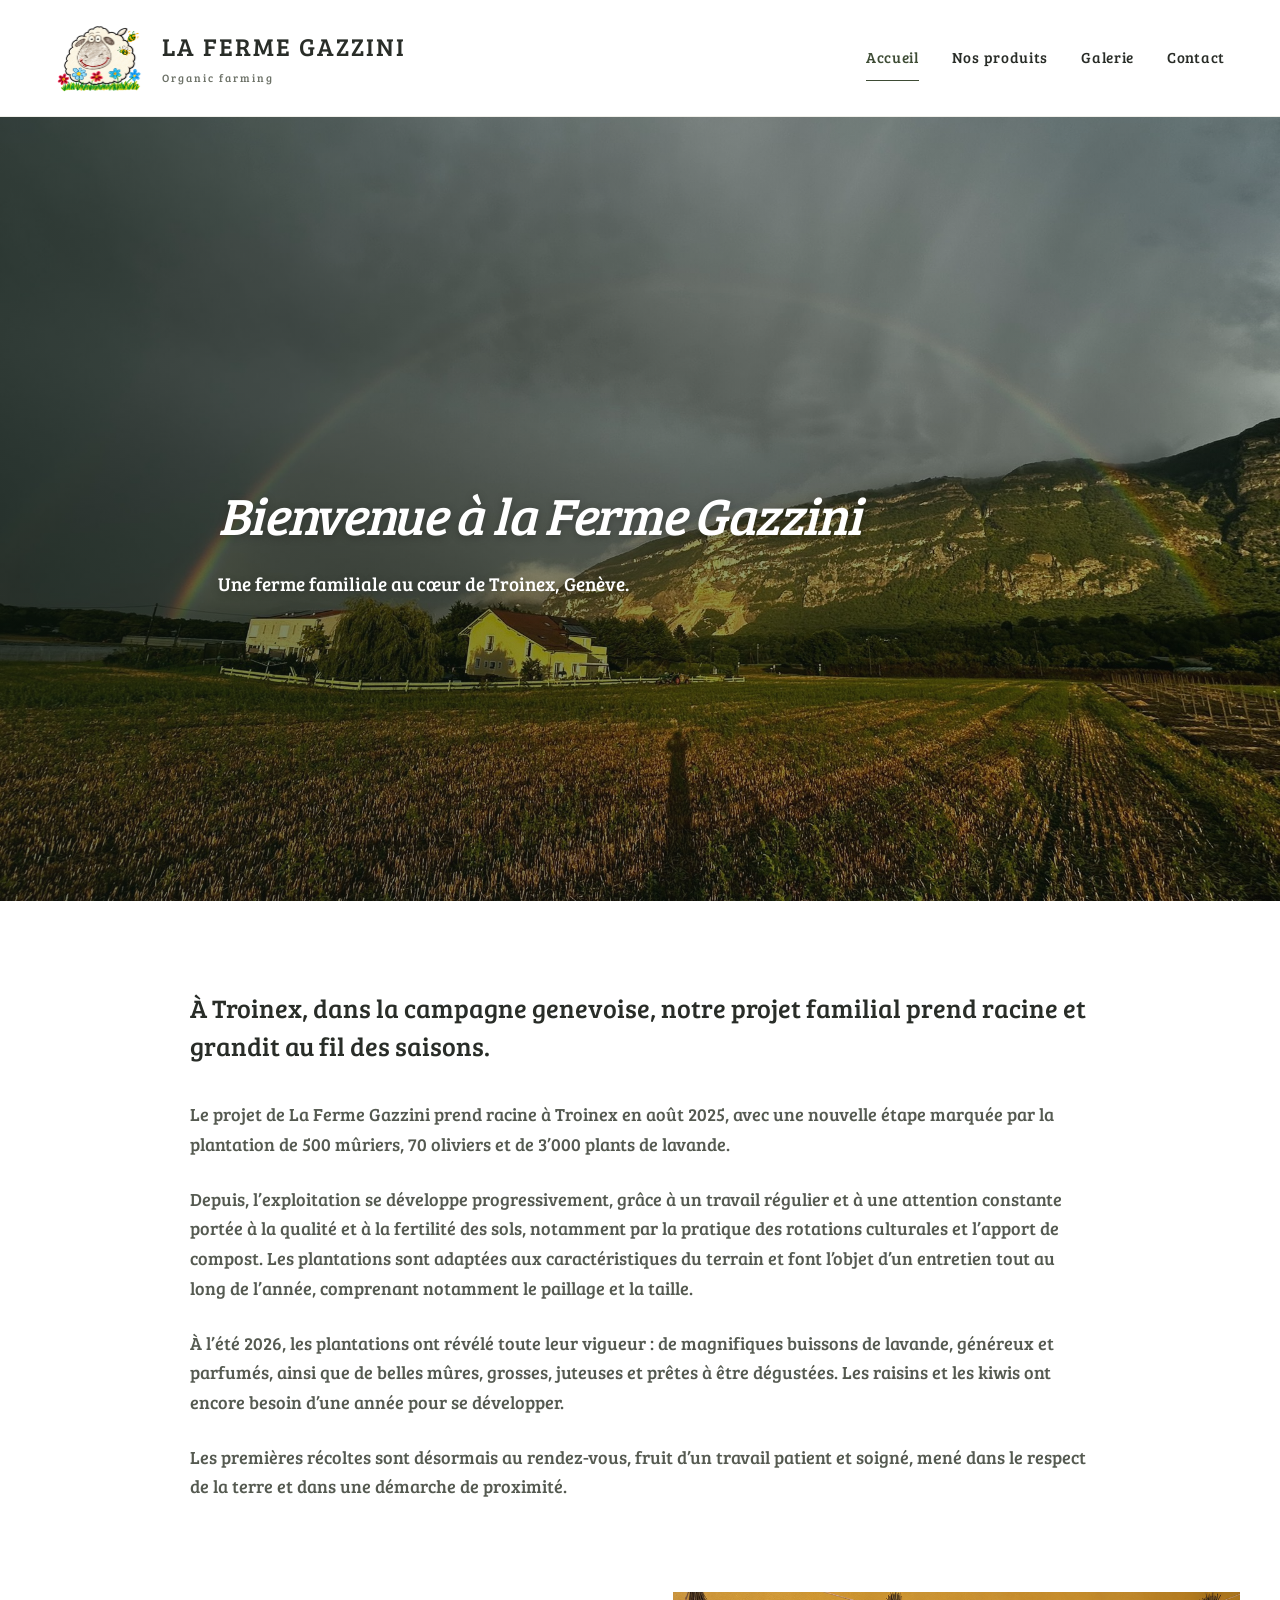
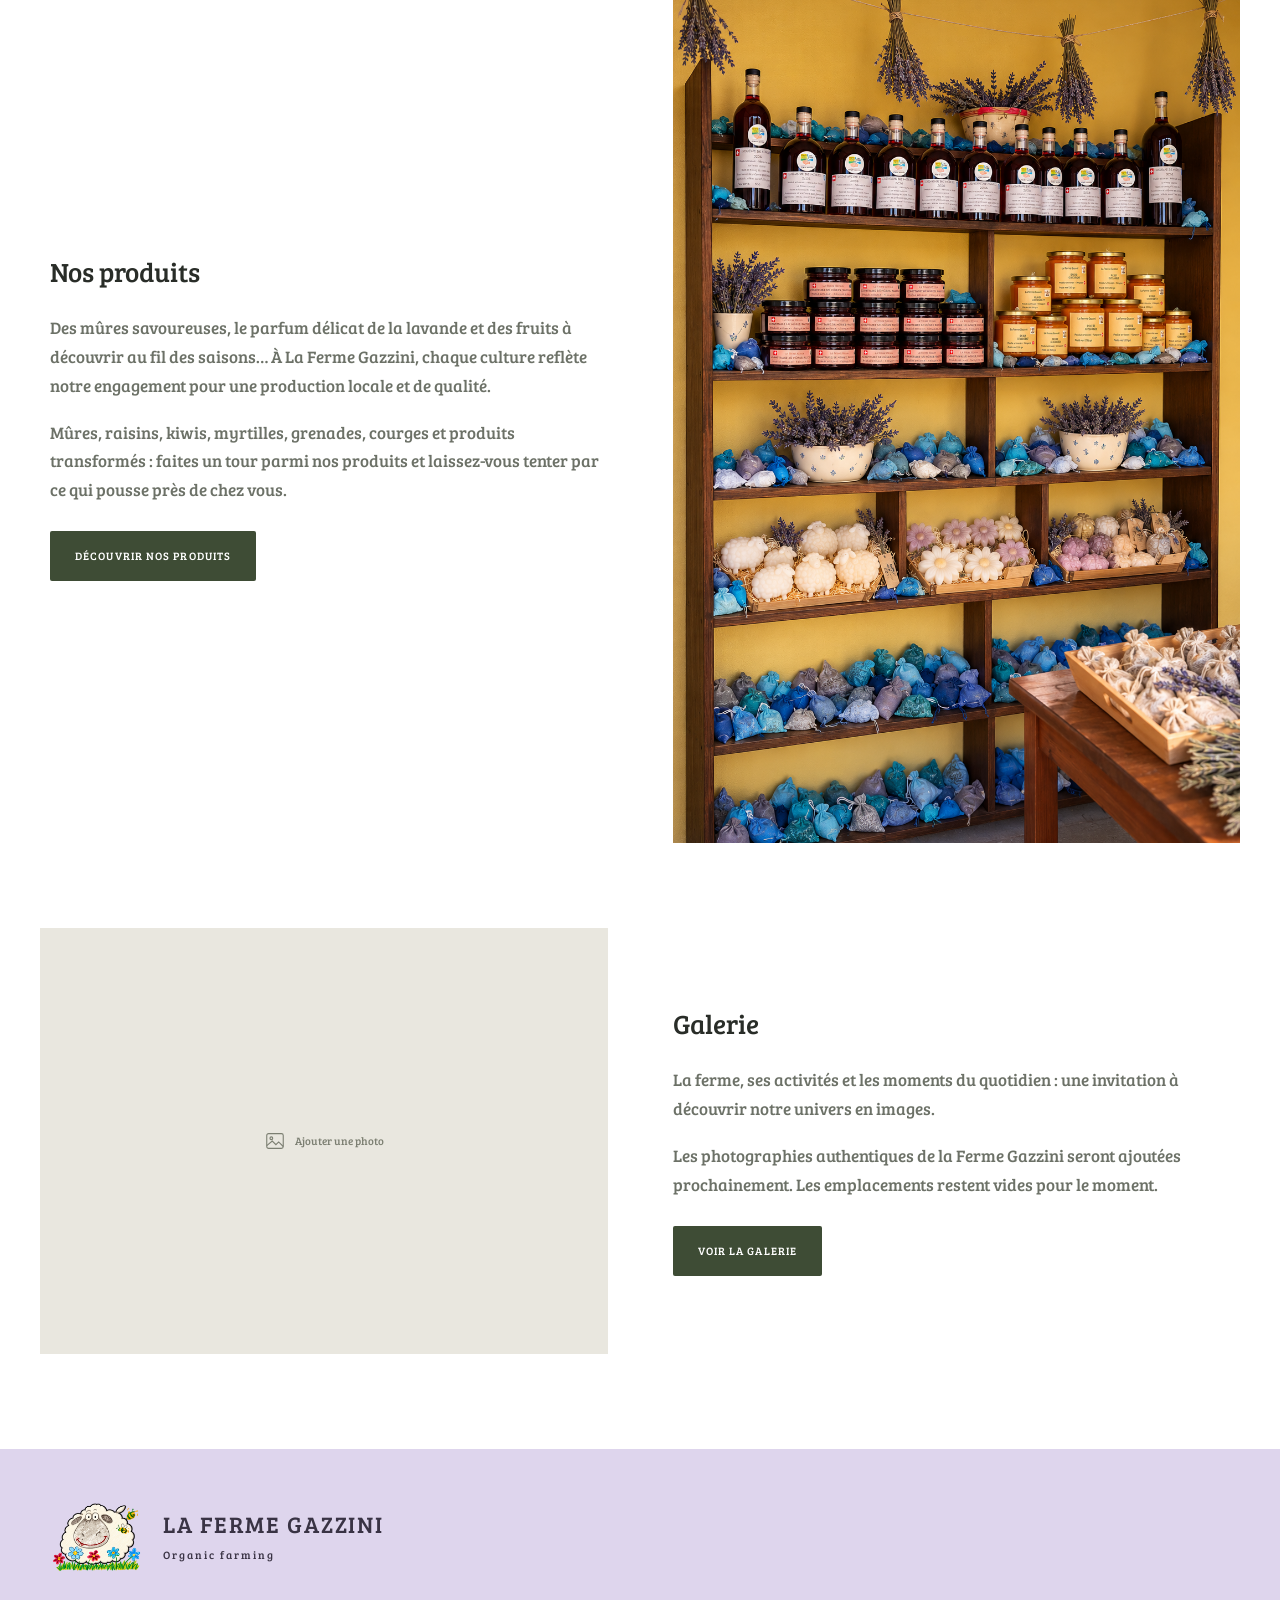
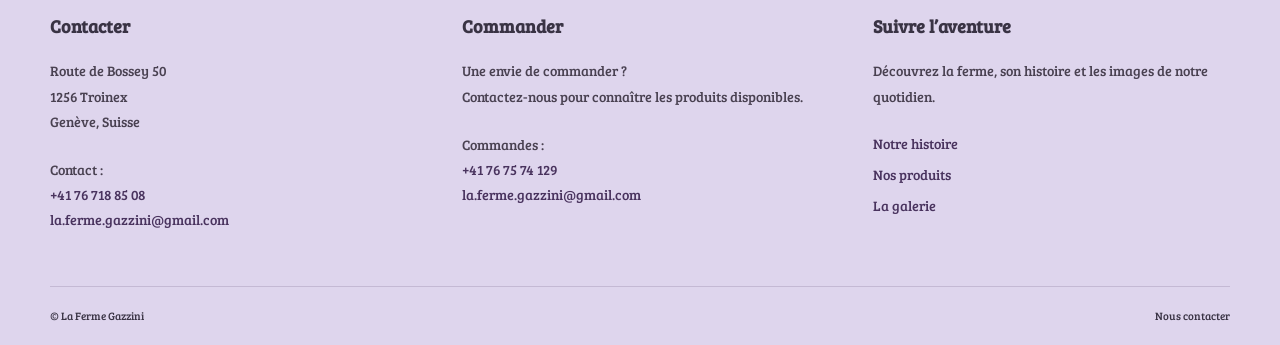
==== index.html @ 98e56178 "Add farm products display photo to homepage" ====
<!doctype html>
<html lang="fr">
<head>
  <meta charset="utf-8">
  <meta name="viewport" content="width=device-width, initial-scale=1">
  <meta name="description" content="À Troinex, la Ferme Gazzini développe une agriculture de proximité : mûres, lavande, fruits et cultures diversifiées, avec une attention à la fertilité des sols.">
  <title>Accueil — La Ferme Gazzini</title>
  <style>
/* Bree Serif, distributed under the SIL Open Font License (fonts/OFL.txt). */
@font-face { font-family: 'Bree Serif'; font-style: normal; font-weight: 400; font-display: swap; src: url([data-uri]) format('woff2'); }

:root { color-scheme: light; --green: #3e4c35; --muted: #6c7167; --border: #e2e3dc; }
* { box-sizing: border-box; }
html { scroll-behavior: smooth; scroll-padding-top: 24px; }
body { margin: 0; background: #fff; color: #292d28; font-family: 'Bree Serif', serif; line-height: 1.65; }
a { color: inherit; text-decoration: none; }
a:focus-visible, button:focus-visible { outline: 2px solid var(--green); outline-offset: 5px; }
.topbar { background: #fff; padding: 0 4.3%; border-bottom: 1px solid #f0f0ea; }
.header-inner { min-height: 116px; display: flex; align-items: center; justify-content: space-between; gap: 40px; max-width: 1600px; margin: auto; }
.brand { display: block; font-family: 'Bree Serif', serif; font-size: 25px; line-height: 1.2; letter-spacing: 2px; white-space: nowrap; }
.brand span { display: block; margin-top: 10px; font: 11px 'Bree Serif', serif; letter-spacing: 3.5px; color: var(--muted); }
nav { display: flex; gap: 33px; align-items: center; }
nav a { font-size: 15px; letter-spacing: .7px; white-space: nowrap; padding: 10px 0; border-bottom: 1px solid transparent; }
nav a:hover, nav a[aria-current="page"] { color: var(--green); border-bottom-color: var(--green); }
.menu-toggle { display: none; }
main { margin: auto; max-width: 1400px; padding: 0 7%; }
.home-main { max-width: none; padding: 0; }
.hero { position: relative; min-height: max(650px, calc(100svh - 116px)); display: flex; align-items: center; padding: 80px 17%; overflow: hidden; isolation: isolate; }
.hero-photo { position: absolute; inset: 0; z-index: -2; background: #e9e7df; }
.hero-copy { padding-top: 80px; max-width: 930px; }
h1 { font: 400 clamp(42px, 5vw, 72px)/1.2 'Bree Serif', serif; margin: 0 0 22px; letter-spacing: -1px; color: var(--green); }
.hero h1 { font-style: italic; font-size: clamp(46px, 5.2vw, 76px); max-width: 850px; }
p { color: var(--muted); max-width: 650px; }
.hero .intro { color: #4c5844; font-size: 19px; margin: 0 0 16px; }
.button { display: inline-block; background: var(--green); color: #fff; padding: 13px 25px; border-radius: 2px; font-size: 13px; margin-top: 12px; }
.button:hover { background: #293723; }
.placeholder-label { display: flex; align-items: center; justify-content: center; gap: 9px; font-size: 11px; color: #7c7f72; }
.placeholder-label svg { width: 22px; height: 22px; }
.hero-photo .placeholder-label { position: absolute; bottom: 25px; right: 30px; }
.photo-slot { overflow: hidden; }
.photo-slot img { width: 100%; height: 100%; display: block; object-fit: cover; }
.hero-photo img { position: absolute; inset: 0; }
/* A solid text panel can be enabled when adding a photograph, preserving contrast. */
.hero:has(.hero-photo img) .hero-copy { background: #faf9f3; padding: 30px; border-radius: 3px; }
.farm-introduction { max-width: 1200px; margin: auto; padding: 90px 40px; display: grid; grid-template-columns: 1fr 1fr; gap: 70px; align-items: center; }
.eyebrow { font-size: 11px; letter-spacing: 2px; text-transform: uppercase; color: var(--green); margin: 0 0 18px; }
h2 { font: 400 38px/1.25 'Bree Serif', serif; color: var(--green); margin: 0 0 22px; }
.introduction-photo { aspect-ratio: 4 / 3; display: grid; place-items: center; background: #e9e7df; border-radius: 2px; }
.page-content { min-height: 65vh; padding: 70px 0; }
.gallery { display: grid; grid-template-columns: repeat(3, 1fr); gap: 20px; margin-top: 30px; }
.photo-placeholder { aspect-ratio: 4 / 3; display: grid; place-items: center; text-align: center; padding: 15px; background: #e9e7df; color: var(--muted); font-size: 12px; }
footer { padding: 26px 0; border-top: 1px solid var(--border); font-size: 12px; color: var(--muted); }
.home-main footer { padding-inline: max(24px, 7%); }
@media (max-width: 1000px) { .header-inner { gap: 25px; } .brand { font-size: 21px; } nav { gap: 23px; } nav a { font-size: 13px; } .hero { padding-inline: 12%; } }
@media (max-width: 700px) {
 .topbar { padding: 0 22px; }
 .header-inner { min-height: 90px; flex-wrap: wrap; gap: 0; }
 .brand { font-size: 19px; letter-spacing: 1.1px; }
 .brand span { font-size: 9px; letter-spacing: 2.8px; margin-top: 7px; }
 .menu-toggle { display: block; border: 1px solid var(--border); border-radius: 2px; background: #fff; color: var(--green); font: 13px 'Bree Serif', serif; padding: 10px 12px; cursor: pointer; }
 nav { width: 100%; flex-direction: column; align-items: stretch; gap: 0; padding: 0 0 16px; }
 nav a { padding: 10px; border: 0; }
 nav a[aria-current="page"] { background: #f2f3ec; }
 .js-ready nav:not(.is-open) { display: none; }
 main { padding-inline: 24px; }
 .home-main { padding: 0; }
 .hero { padding: 55px 26px 75px; min-height: max(560px, calc(100svh - 90px)); }
 .hero-copy { padding-top: 35px; }
 .hero h1 { font-size: clamp(39px, 9vw, 58px); }
 .hero .intro { font-size: 16px; }
 .hero-photo .placeholder-label { right: 22px; bottom: 20px; }
 .farm-introduction { grid-template-columns: 1fr; gap: 30px; padding: 55px 24px; }
 h2 { font-size: 31px; }
 .gallery { grid-template-columns: 1fr; }
 .page-content { padding: 50px 0; }
}
@media (prefers-reduced-motion: reduce) { html { scroll-behavior: auto; } }

/* Introduction et sections alternées, inspirées de la capture fournie. */
.home-introduction { width: min(900px, calc(100% - 80px)); margin: 0 auto; padding: 88px 0 90px; }
.home-introduction p { max-width: none; font-size: 18px; line-height: 1.65; margin: 0 0 25px; color: #555a51; }
.home-introduction p:last-child { margin-bottom: 0; }
.home-introduction .introduction-lead { font-size: 26px; line-height: 1.45; color: #292d28; margin-bottom: 36px; }
.home-introduction a { color: var(--green); text-decoration: underline; text-underline-offset: 4px; }
.home-features { width: min(1240px, calc(100% - 80px)); margin: 0 auto; padding-bottom: 95px; }
.feature-section { display: grid; grid-template-columns: 1fr 1fr; gap: 65px; align-items: center; margin-bottom: 85px; }
.feature-section:last-child { margin-bottom: 0; }
.feature-photo { aspect-ratio: 4 / 3; position: relative; display: grid; place-items: center; background: #e9e7df; }
.feature-photo img { position: absolute; inset: 0; }
.feature-copy { padding: 25px 10px 25px 0; }
.feature-copy h2 { font: 400 27px/1.3 'Bree Serif', serif; color: #292d28; margin: 0 0 25px; }
.feature-copy p { font-size: 17px; line-height: 1.7; margin: 0 0 18px; }
.feature-copy .button { margin-top: 8px; text-transform: uppercase; letter-spacing: 1.1px; font-size: 11px; padding: 16px 25px; }
.feature-reversed .feature-photo { grid-column: 2; grid-row: 1; }
.feature-reversed .feature-copy { grid-column: 1; grid-row: 1; padding: 25px 0 25px 10px; }
@media (max-width: 1000px) { .feature-section { gap: 35px; } .feature-copy p { font-size: 16px; } }
@media (max-width: 700px) {
 .home-introduction { width: calc(100% - 48px); padding: 50px 0; }
 .home-introduction .introduction-lead { font-size: 22px; margin-bottom: 26px; }
 .home-introduction p { font-size: 16px; }
 .home-features { width: calc(100% - 48px); padding-bottom: 55px; }
 .feature-section { grid-template-columns: 1fr; gap: 24px; margin-bottom: 50px; }
 .feature-reversed .feature-photo, .feature-reversed .feature-copy { grid-column: auto; grid-row: auto; }
 .feature-copy, .feature-reversed .feature-copy { padding: 0; }
 .feature-copy h2 { font-size: 26px; margin-bottom: 18px; }
 .feature-copy p { font-size: 16px; }
}

/* Original sheep illustration: contain the entire image without cropping. */
.brand { display: flex; align-items: center; gap: 17px; white-space: normal; }
.brand-logo { display: block; width: 90px; height: auto; flex: 0 0 auto; }
.brand .brand-identity { display: block; margin: 0; font: inherit; letter-spacing: inherit; color: inherit; }
.brand .brand-name { display: block; margin: 0; font: inherit; letter-spacing: inherit; color: inherit; }
.brand .brand-subtitle { display: block; margin-top: 9px; font: 11px/1.4 'Bree Serif', serif; letter-spacing: 2px; color: var(--muted); }
@media (min-width: 701px) and (max-width: 900px) {
 .brand { gap: 12px; font-size: 19px; letter-spacing: 1px; }
 .brand-logo { width: 72px; }
 .header-inner { gap: 20px; }
 nav { gap: 20px; }
}
@media (max-width: 700px) {
 .brand { gap: 12px; font-size: 18px; max-width: calc(100% - 75px); }
 .brand-logo { width: 64px; }
 .brand .brand-subtitle { margin-top: 6px; font-size: 10px; letter-spacing: 1.3px; }
 .header-inner { min-height: 100px; }
}
@media (max-width: 380px) {
 .brand { gap: 9px; font-size: 15px; letter-spacing: .5px; }
 .brand-logo { width: 50px; }
 .brand .brand-subtitle { font-size: 9px; letter-spacing: 1px; }
}

/* Keep the complete welcome title on one line at every screen width. */
.hero-copy { width: 100%; max-width: none; min-width: 0; }
.hero h1 { max-width: none; white-space: nowrap; font-size: clamp(16px, 4.1vw, 76px); letter-spacing: -0.025em; }
@media (max-width: 700px) {
 .hero h1 { font-size: clamp(16px, 4.8vw, 34px); }
}

/* Authentic rainbow photograph supplied in GitHub, embedded for standalone viewing. */
.hero::after { content: ''; position: absolute; inset: 0; background: linear-gradient(90deg, rgba(13,25,15,.58), rgba(13,25,15,.35)); z-index: -1; pointer-events: none; }
.hero-photo img { object-position: center 65%; }
.hero:has(.hero-photo img) .hero-copy { background: transparent; padding: 80px 0 0; border-radius: 0; }
.hero h1, .hero .intro { color: #fff; text-shadow: 0 2px 8px rgba(0,0,0,.25); }
.hero .button { background: #fff; color: #2d3b28; }
.hero .button:hover { background: #edf0e6; }
@media (max-width: 700px) {
 .hero:has(.hero-photo img) .hero-copy { padding: 35px 0 0; }
 .hero-photo img { object-position: 45% center; }
}

/* Shared lavender footer, outside main so its background spans the viewport. */
.farm-footer { padding: 52px 0 0; background: #ded5ed; color: #393344; border: 0; font-size: 15px; }
.footer-inner { width: min(1180px, calc(100% - 80px)); margin: auto; }
.footer-brand { display: flex; align-items: center; gap: 18px; width: fit-content; margin-bottom: 42px; }
.footer-logo { display: block; width: 95px; height: auto; }
.footer-brand>span { font: 23px/1.3 'Bree Serif', serif; letter-spacing: 1.8px; }
.footer-brand small { display: block; margin-top: 8px; font: 11px/1.5 'Bree Serif', serif; letter-spacing: 2px; }
.footer-columns { display: grid; grid-template-columns: repeat(3, minmax(0,1fr)); gap: 55px; }
.footer-columns section { min-width: 0; padding: 0; border: 0; }
.footer-columns h2 { margin: 0 0 19px; font: 600 18px/1.4 'Bree Serif', serif; color: #393344; }
.footer-columns p, .footer-columns address { color: #494151; font-size: 14px; font-style: normal; line-height: 1.8; margin: 0 0 23px; max-width: none; }
.farm-footer a { overflow-wrap: anywhere; }
.footer-columns a { color: #49335e; }
.farm-footer a:hover { text-decoration: underline; text-underline-offset: 4px; }
.footer-links { display: flex; flex-direction: column; align-items: flex-start; gap: 8px; padding: 0; margin: 0; width: auto; }
.footer-links a { font-size: 14px; letter-spacing: 0; padding: 0; border: 0; }
.footer-bottom { display: flex; justify-content: space-between; flex-wrap: wrap; gap: 12px; padding: 20px 0; margin-top: 30px; border-top: 1px solid #c4b9d4; font-size: 11px; }
@media(max-width: 900px) { .footer-columns { gap: 28px; } }
@media(max-width: 700px) {
 .farm-footer { padding-top: 36px; }
 .footer-inner { width: calc(100% - 48px); }
 .footer-brand { gap: 12px; margin-bottom: 35px; }
 .footer-logo { width: 70px; }
 .footer-brand>span { font-size: 17px; letter-spacing: 1px; }
 .footer-brand small { font-size: 10px; letter-spacing: 1.5px; }
 .footer-columns { grid-template-columns: 1fr; gap: 28px; }
 .footer-columns p:last-child { margin-bottom: 0; }
 .js-ready .farm-footer nav.footer-links { display: flex; }
}

body, button, input, textarea, select { font-family: 'Bree Serif', serif; }

.feature-photo[data-photo="accueil-produits"] { aspect-ratio: 2 / 3; }
</style>
</head>
<body>
  <header class="topbar">
    <div class="header-inner">
      <a class="brand" href="index.html" aria-label="La Ferme Gazzini, accueil"><img class="brand-logo" src="[data-uri]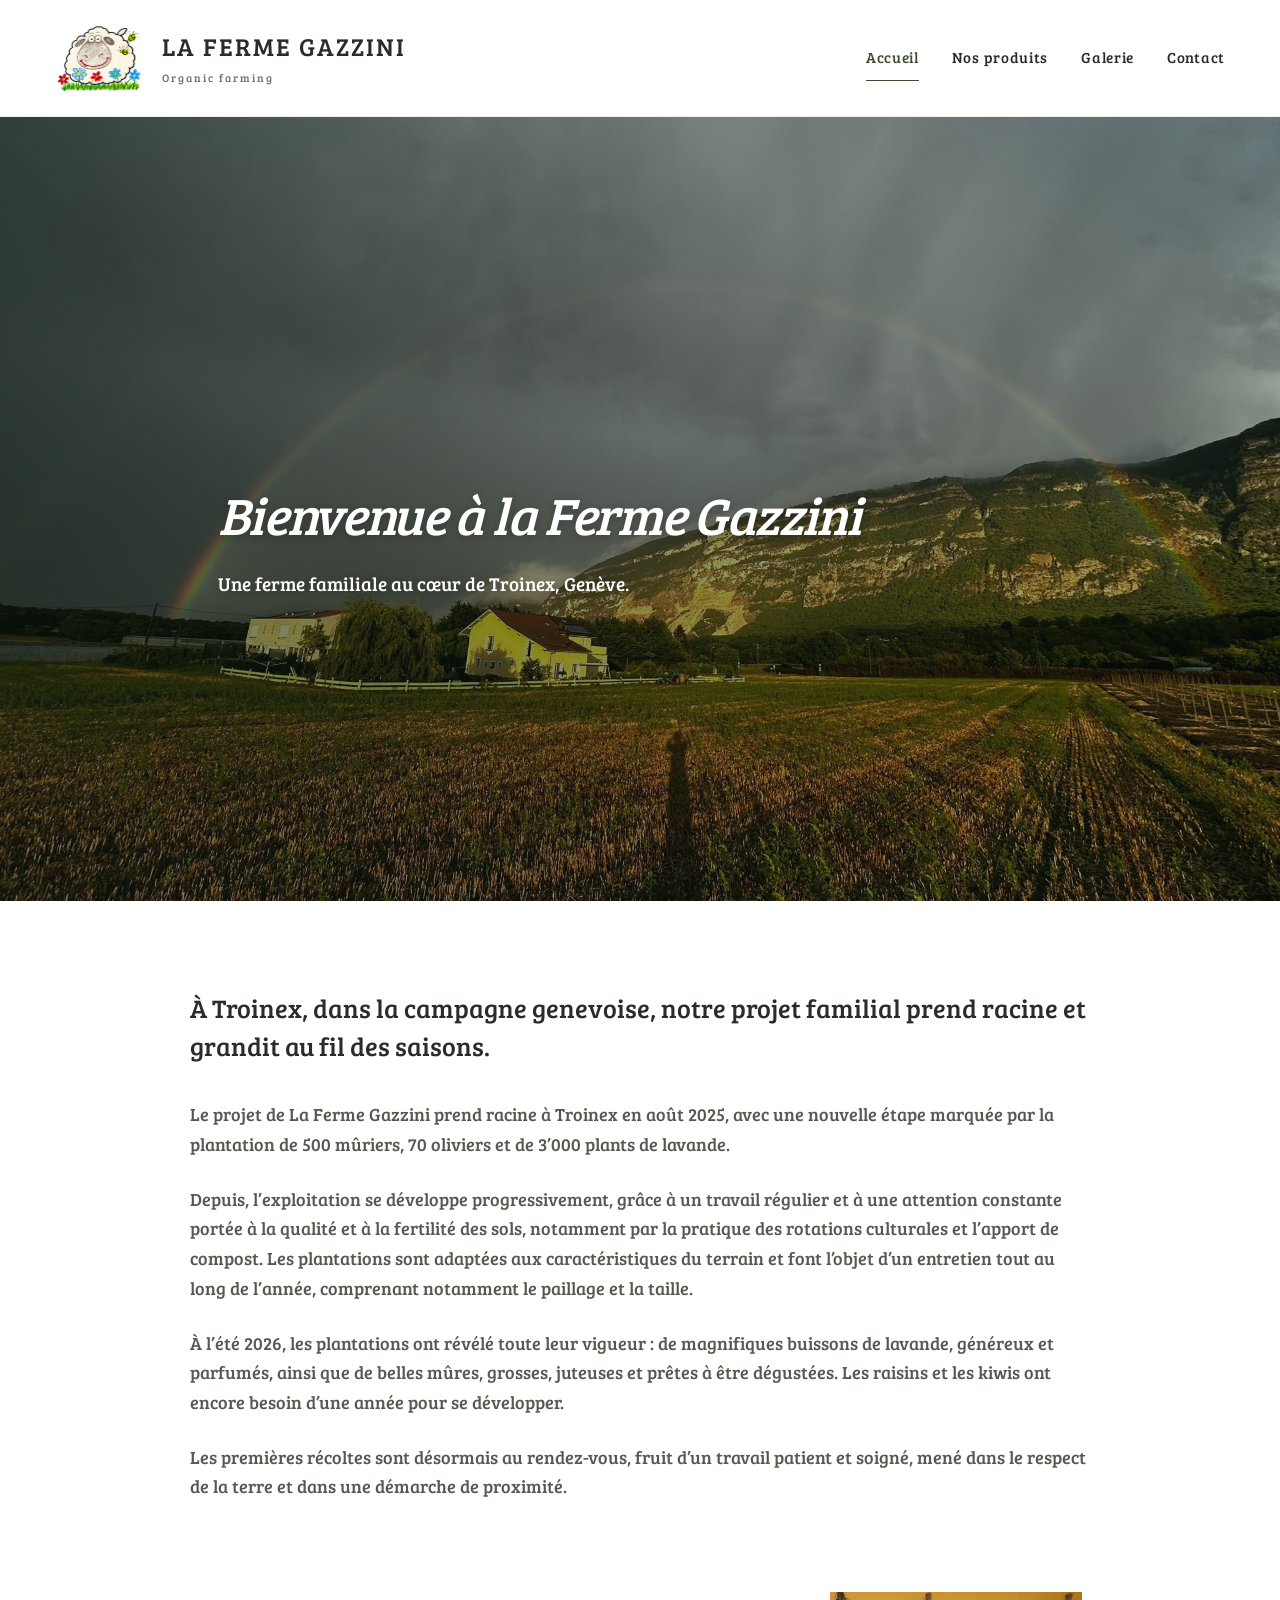
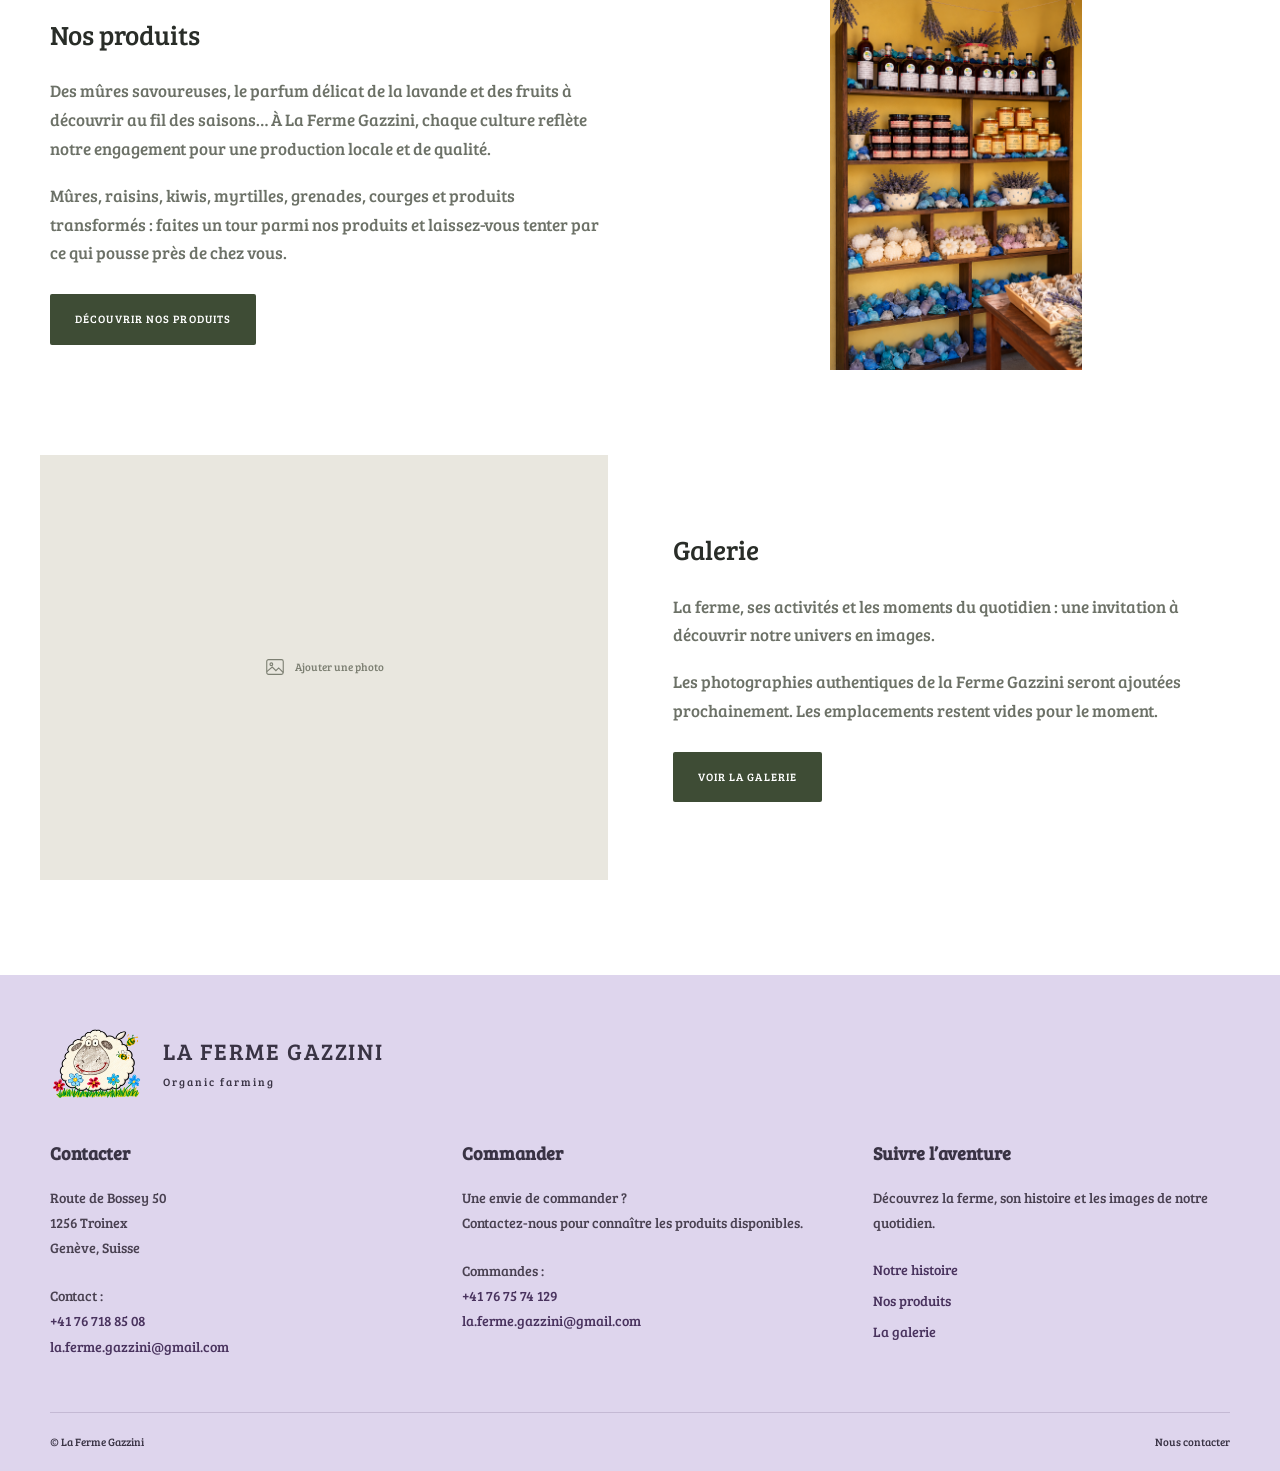
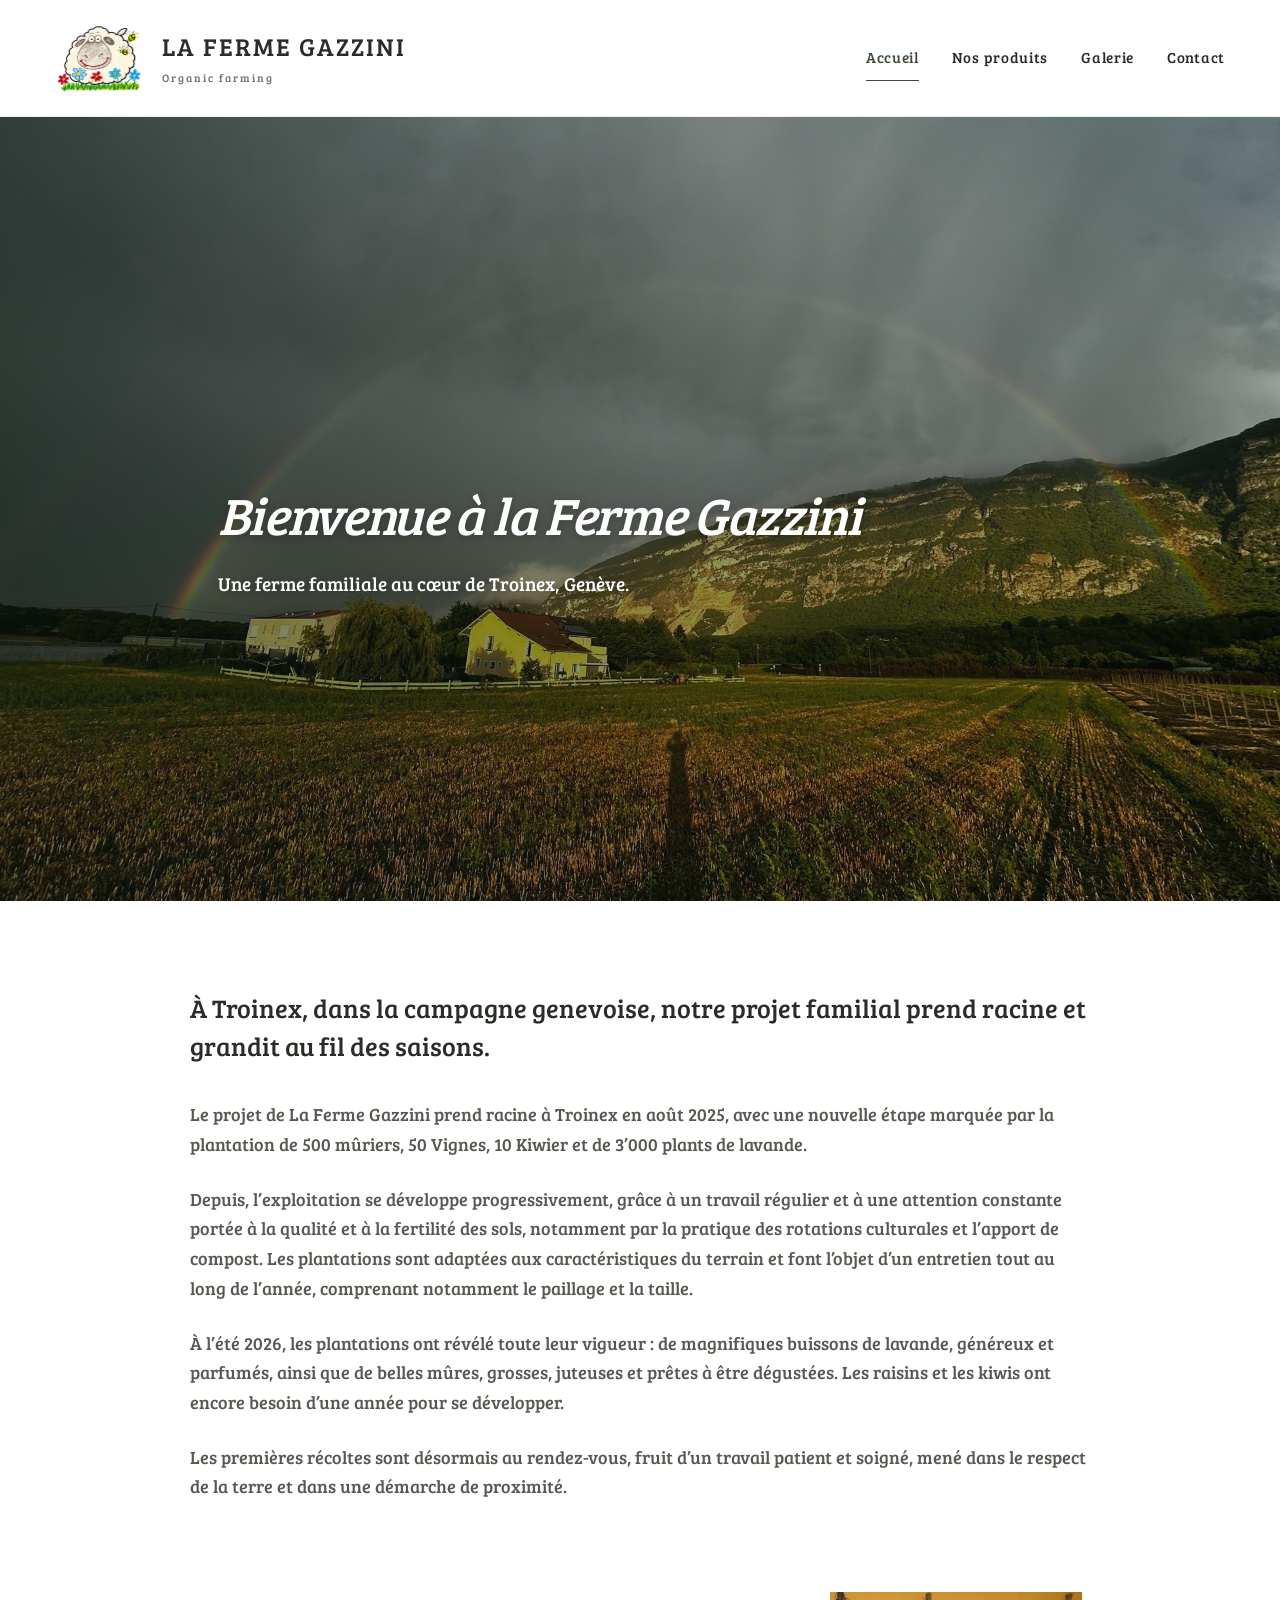
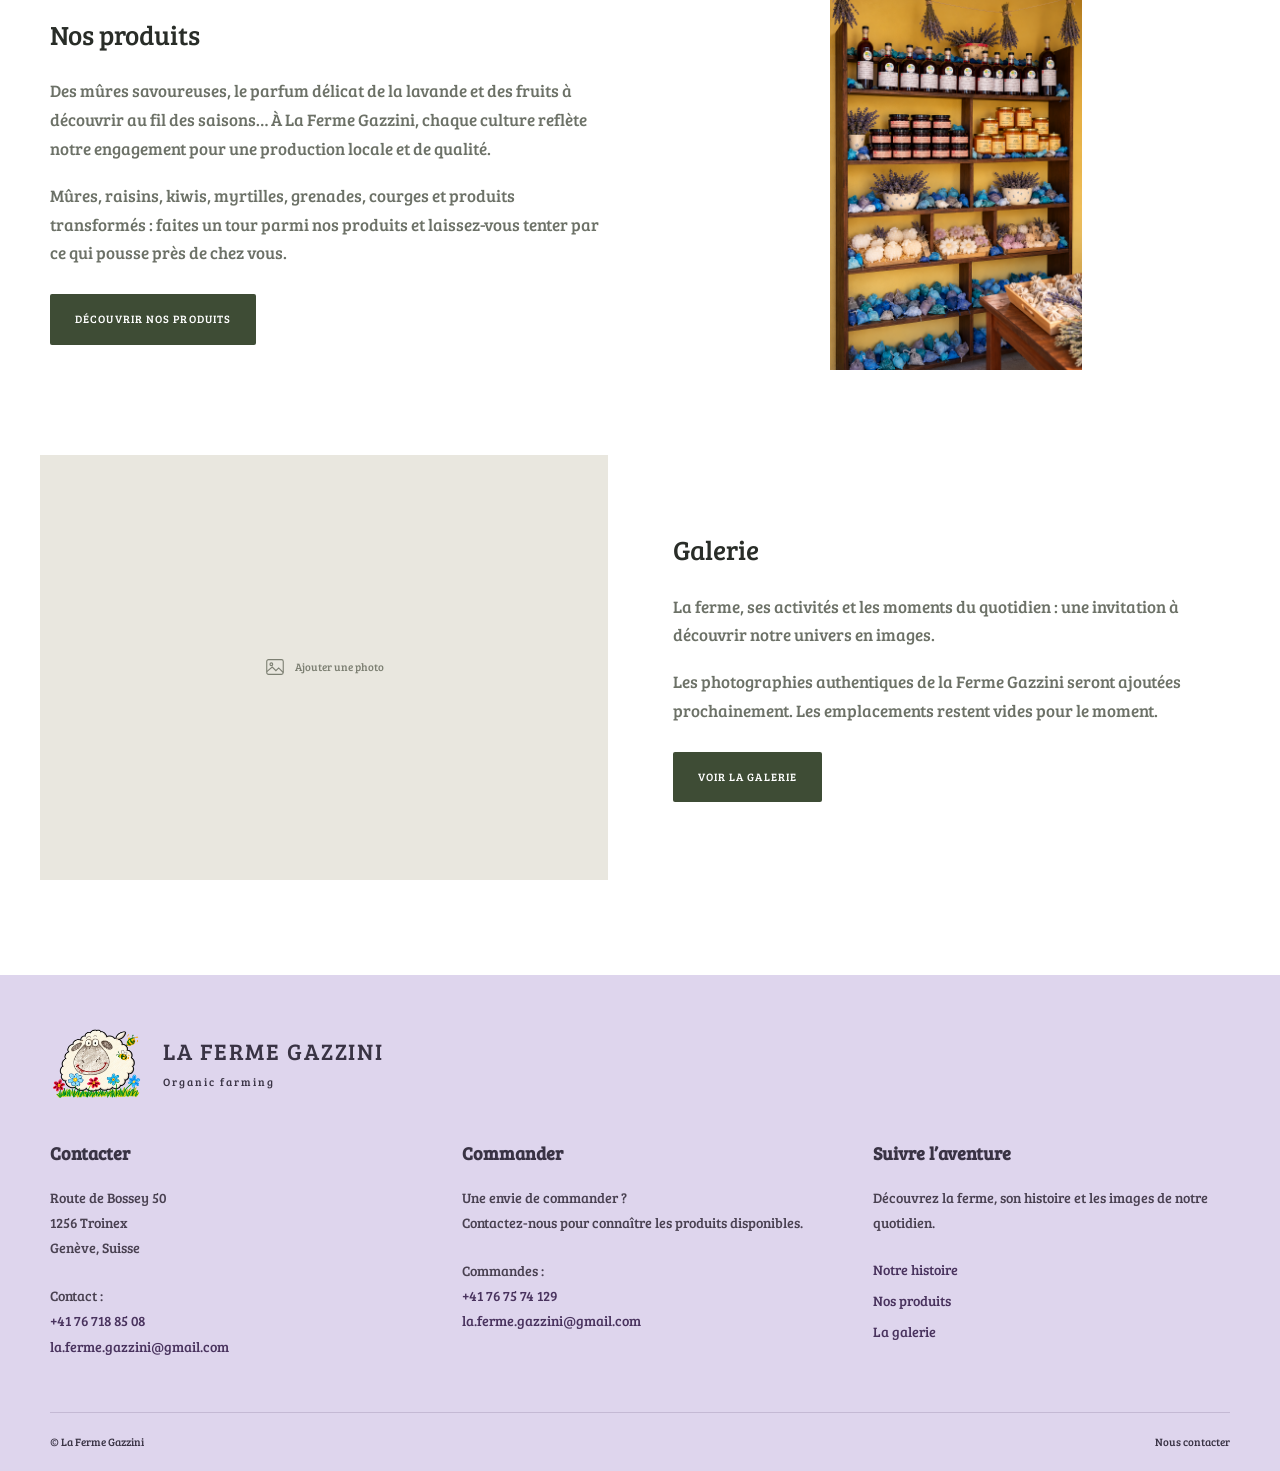
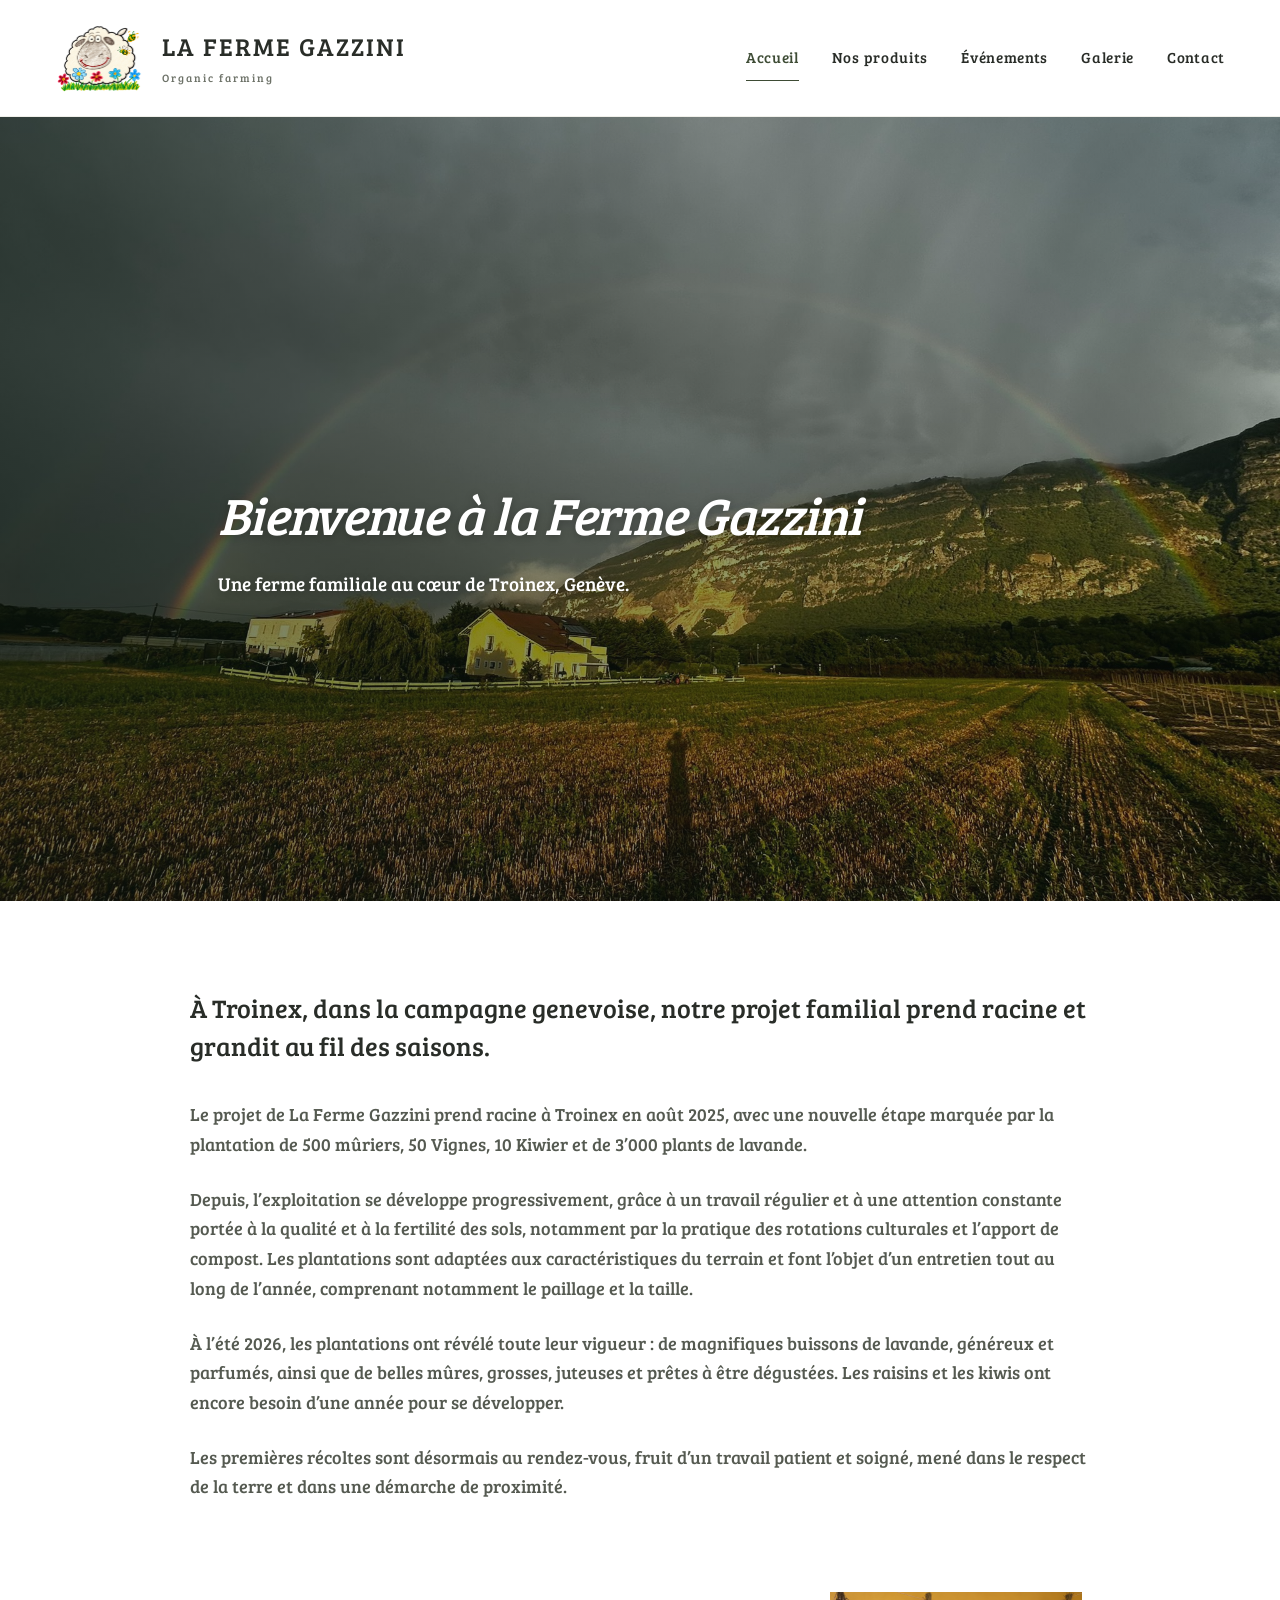
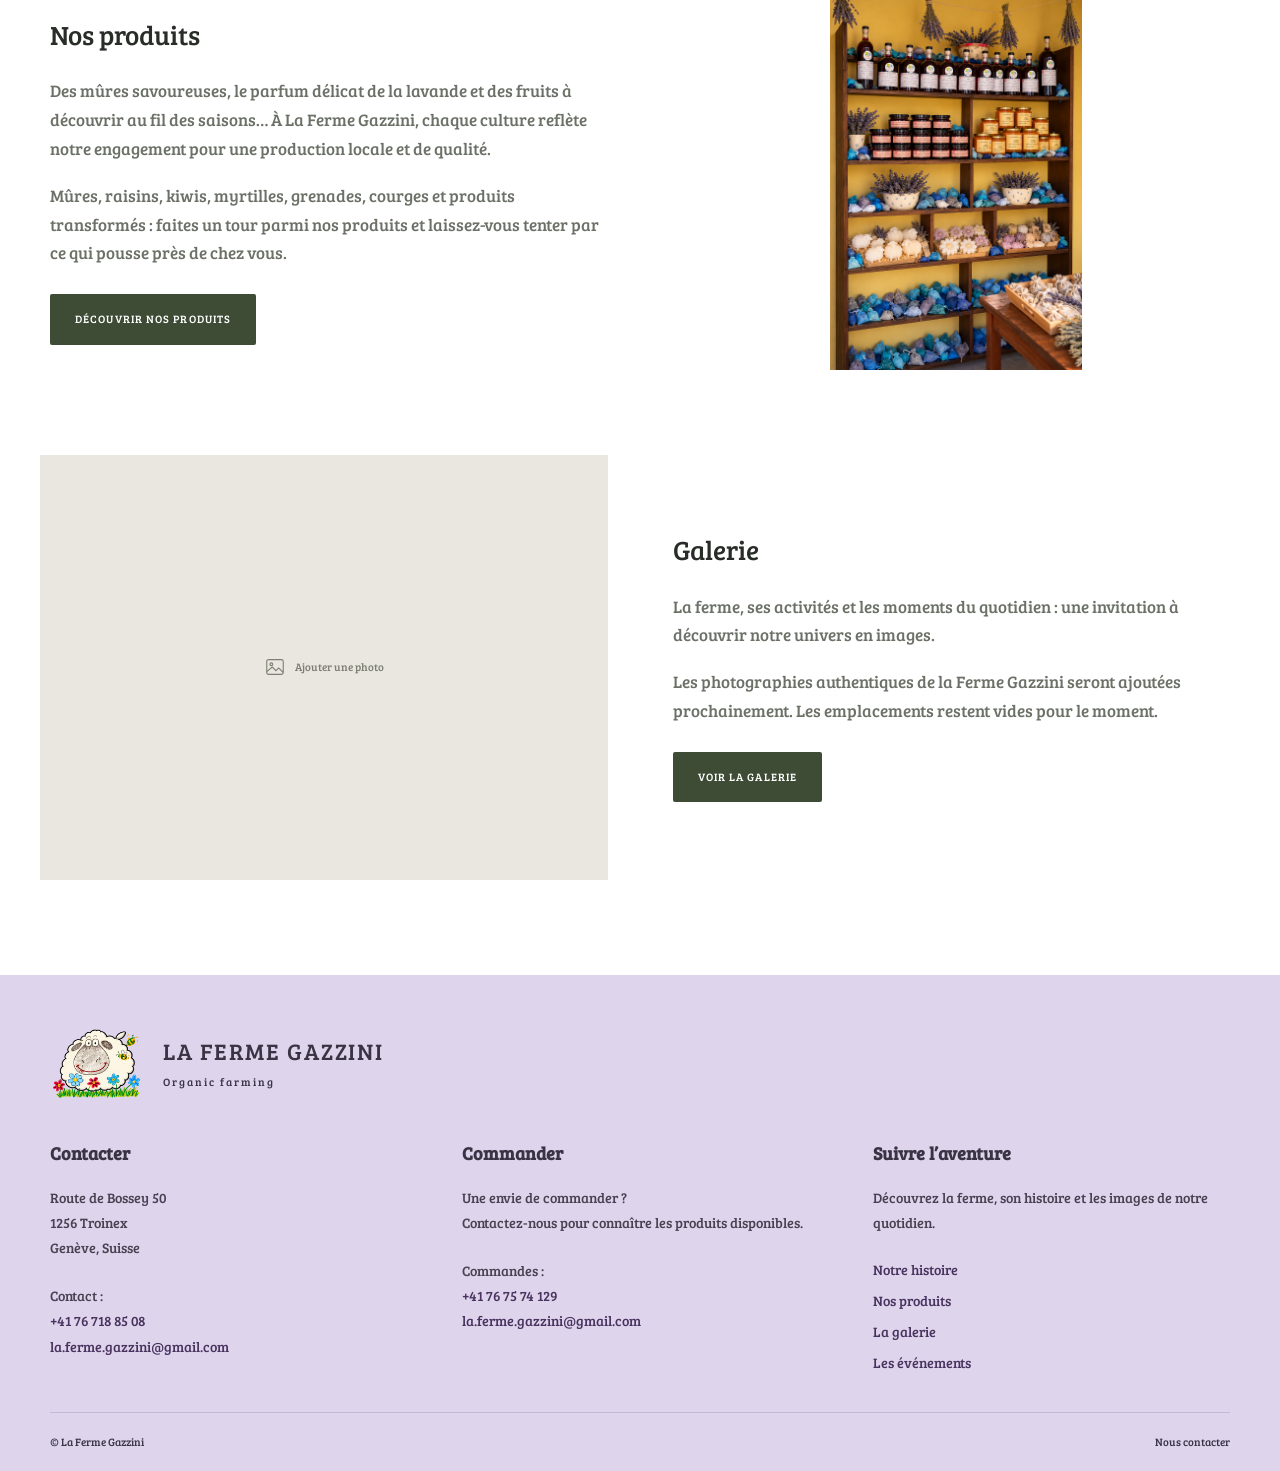
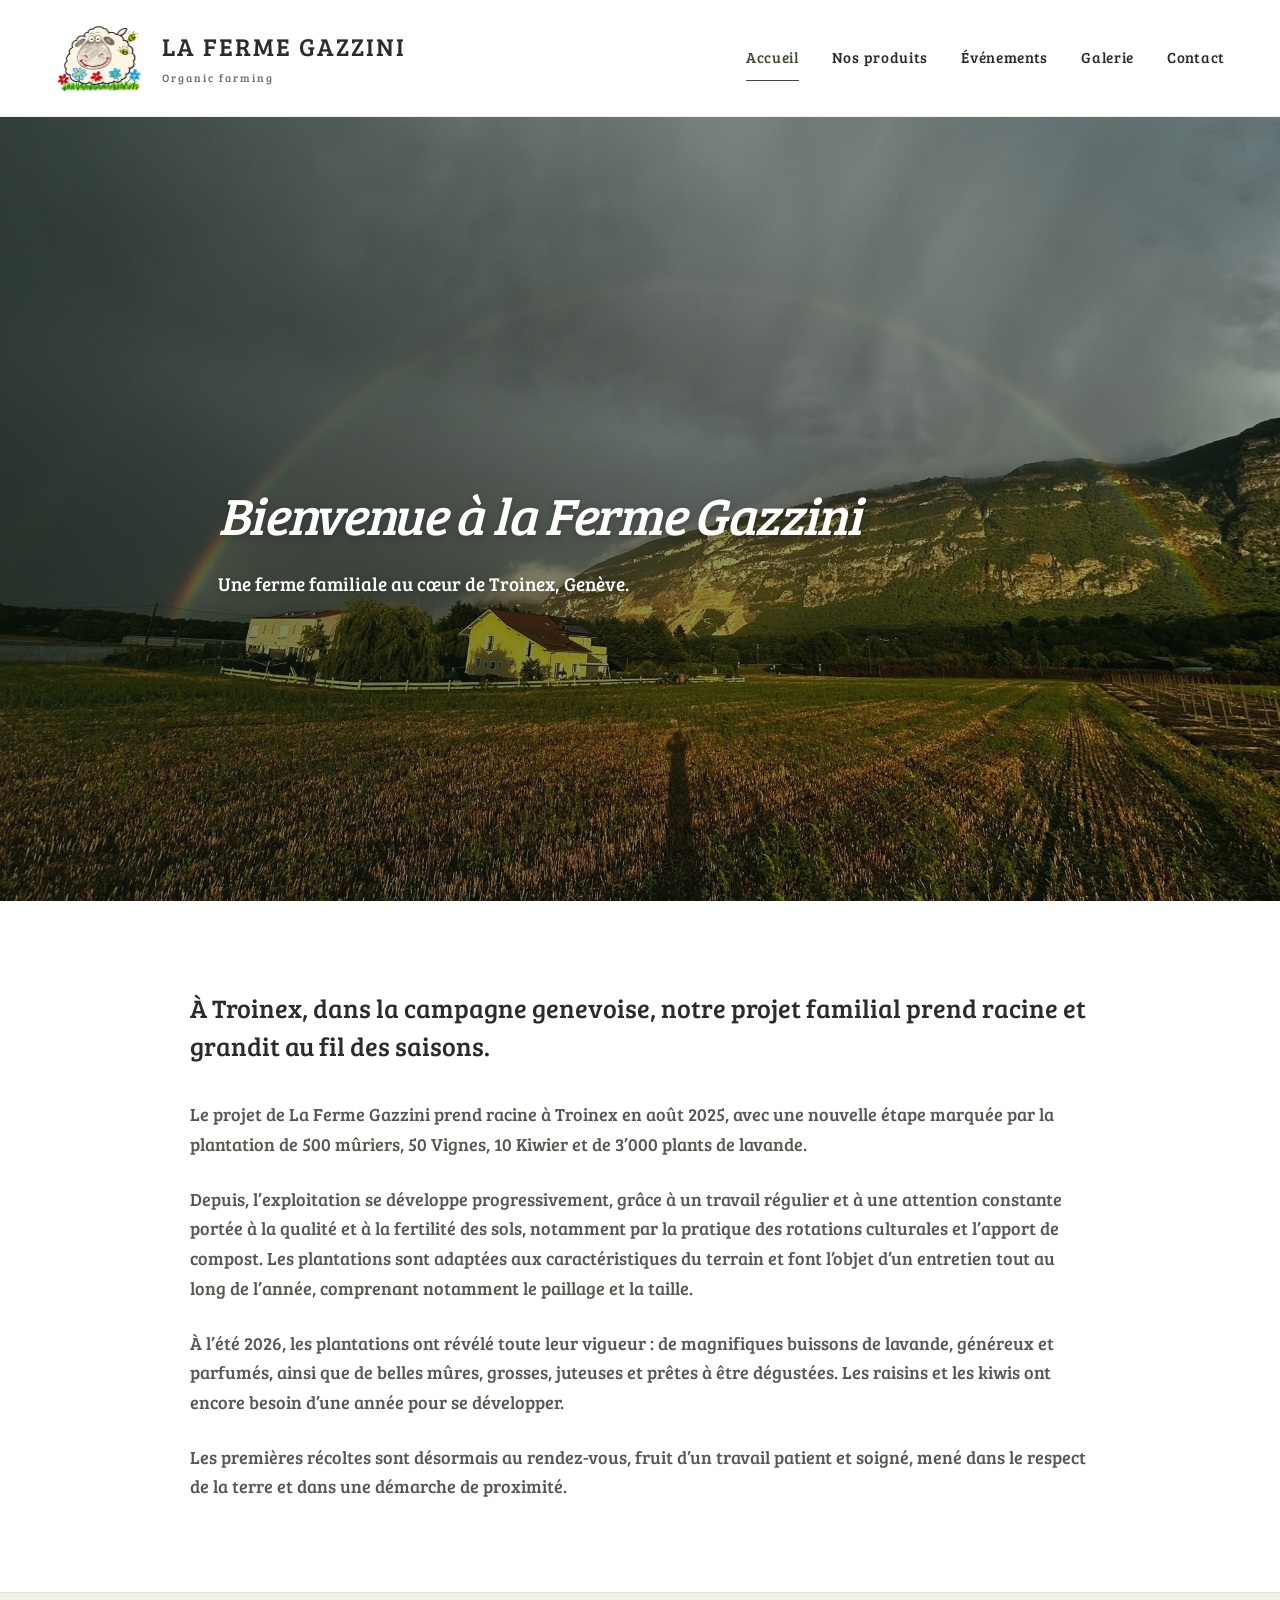
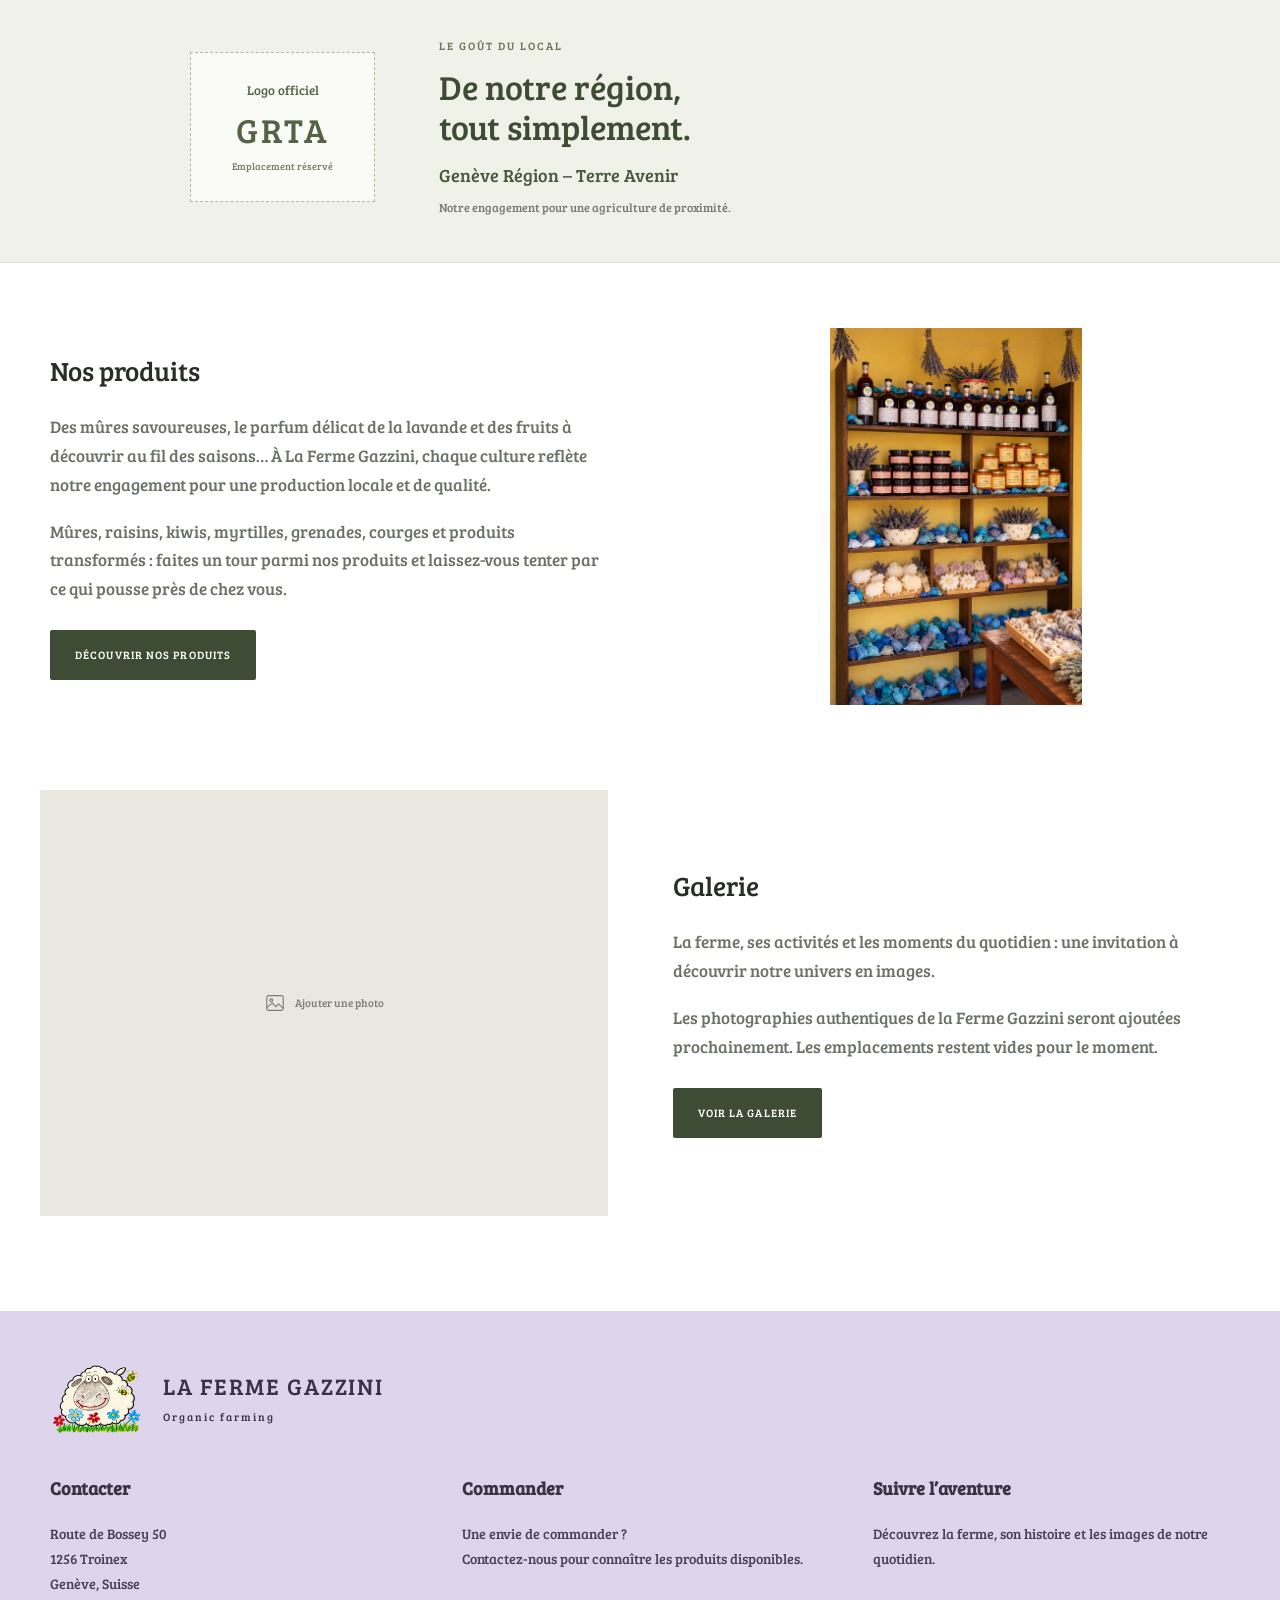
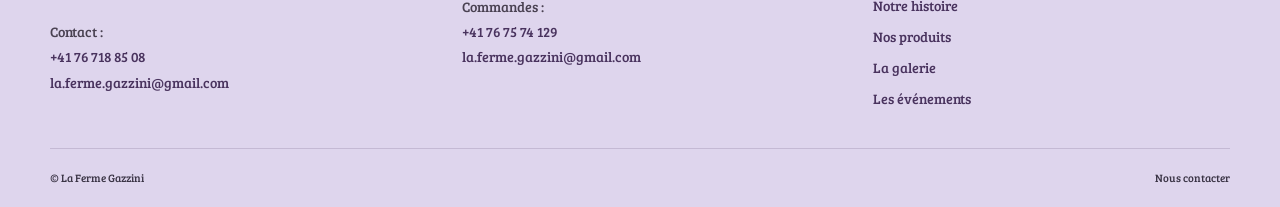
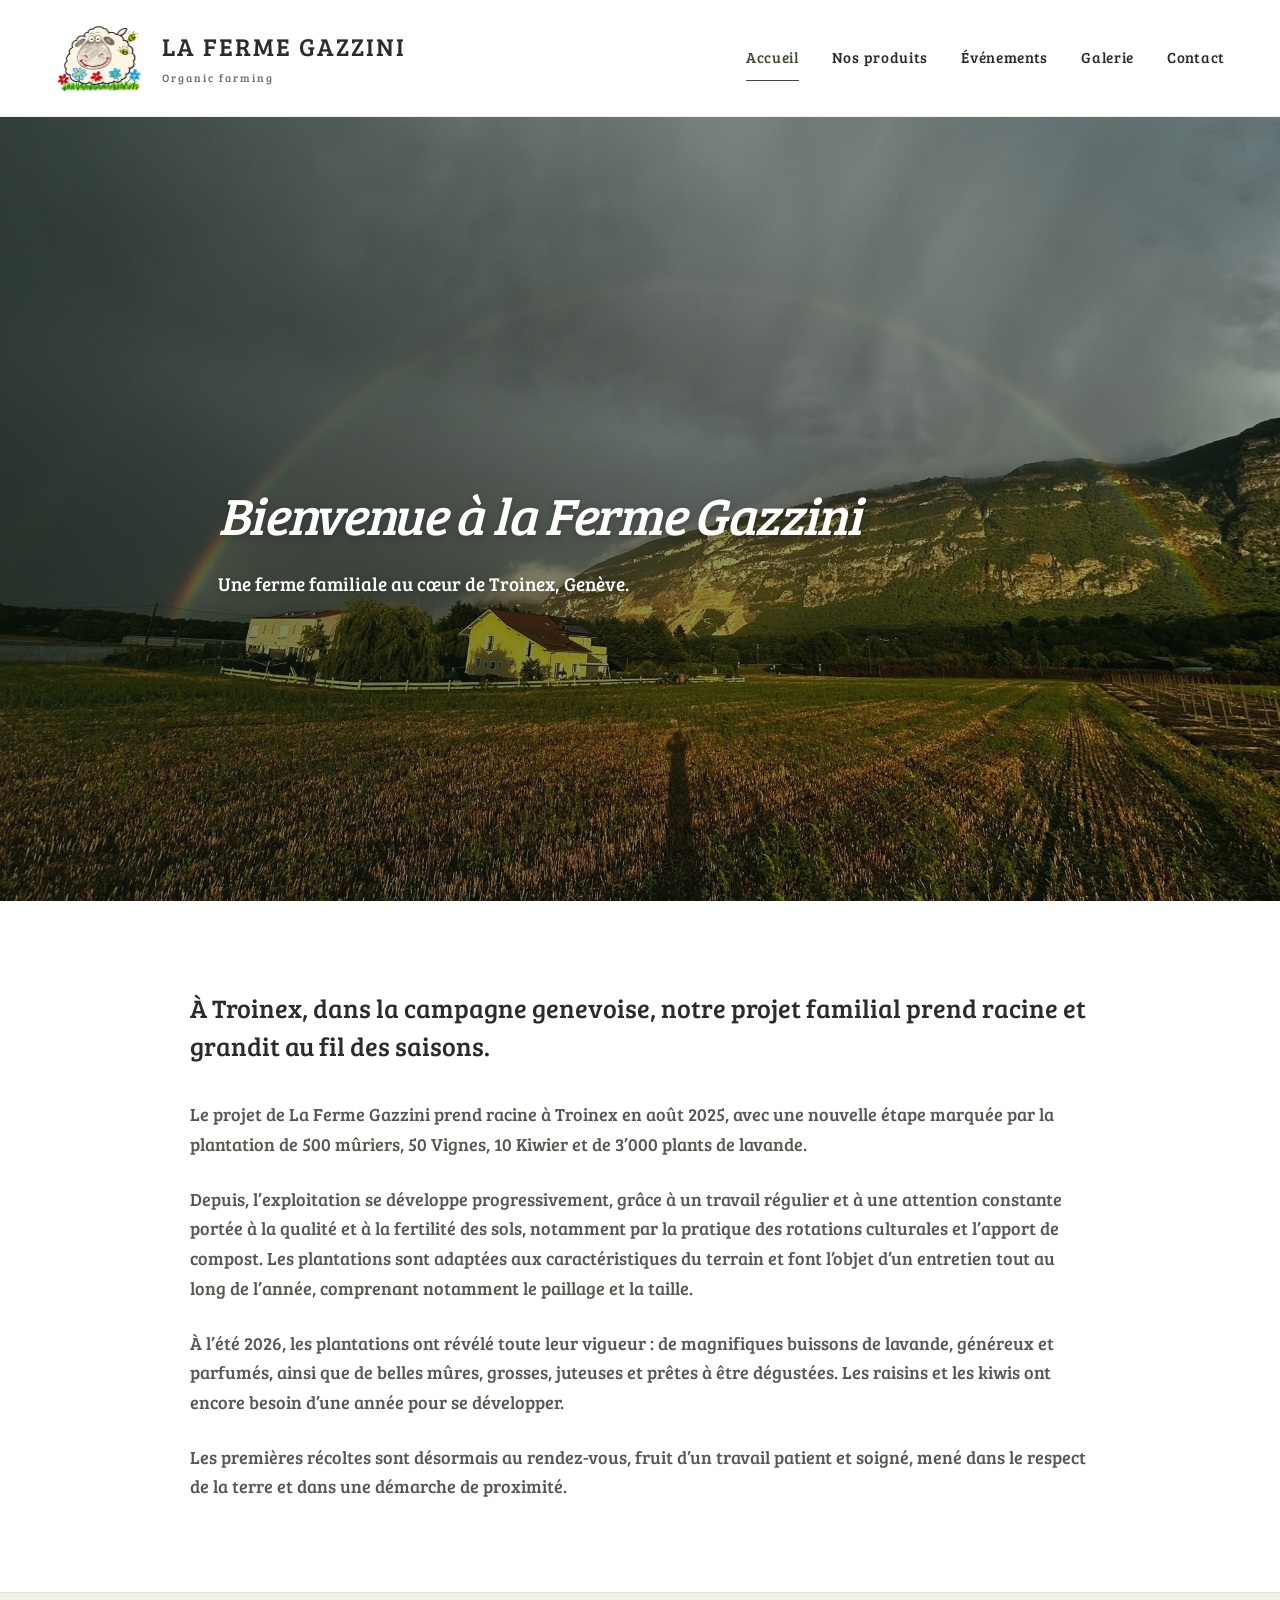
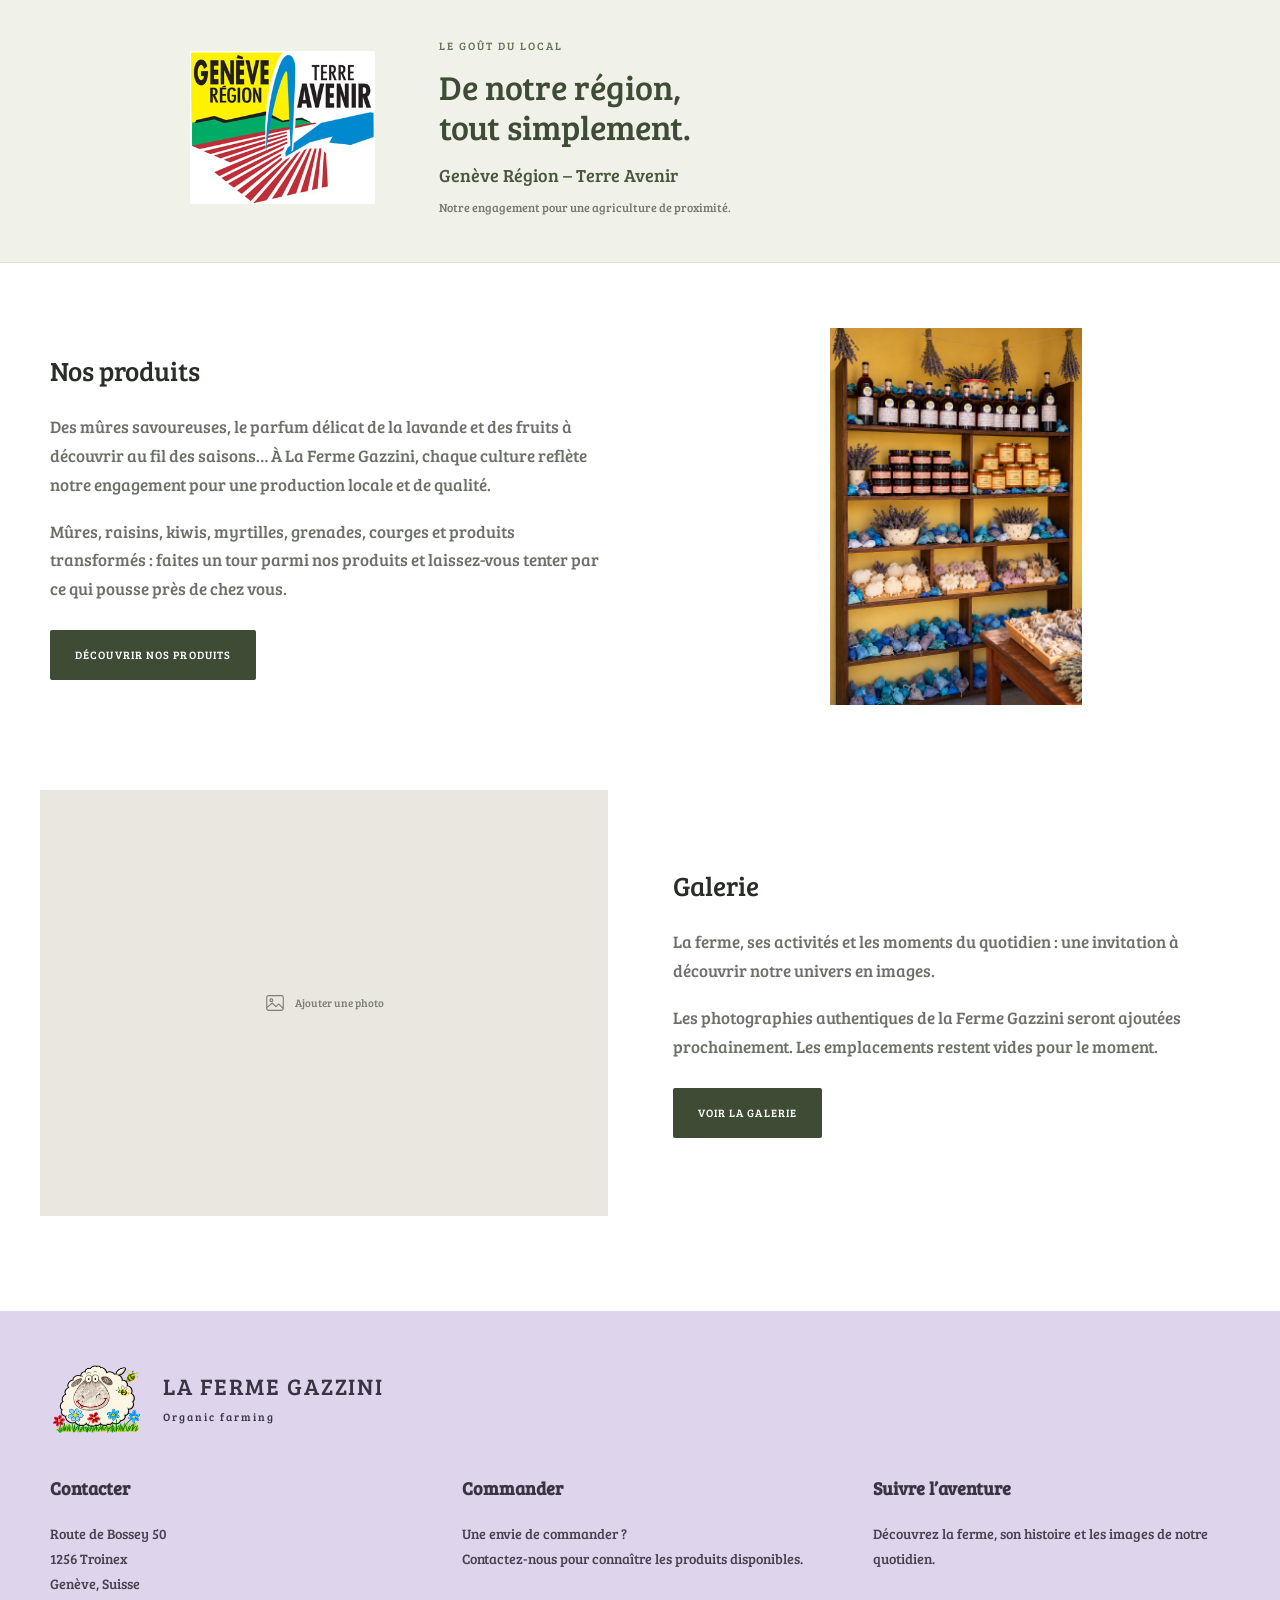
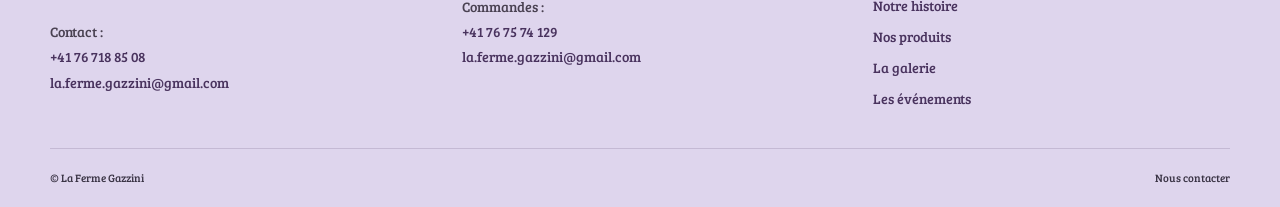
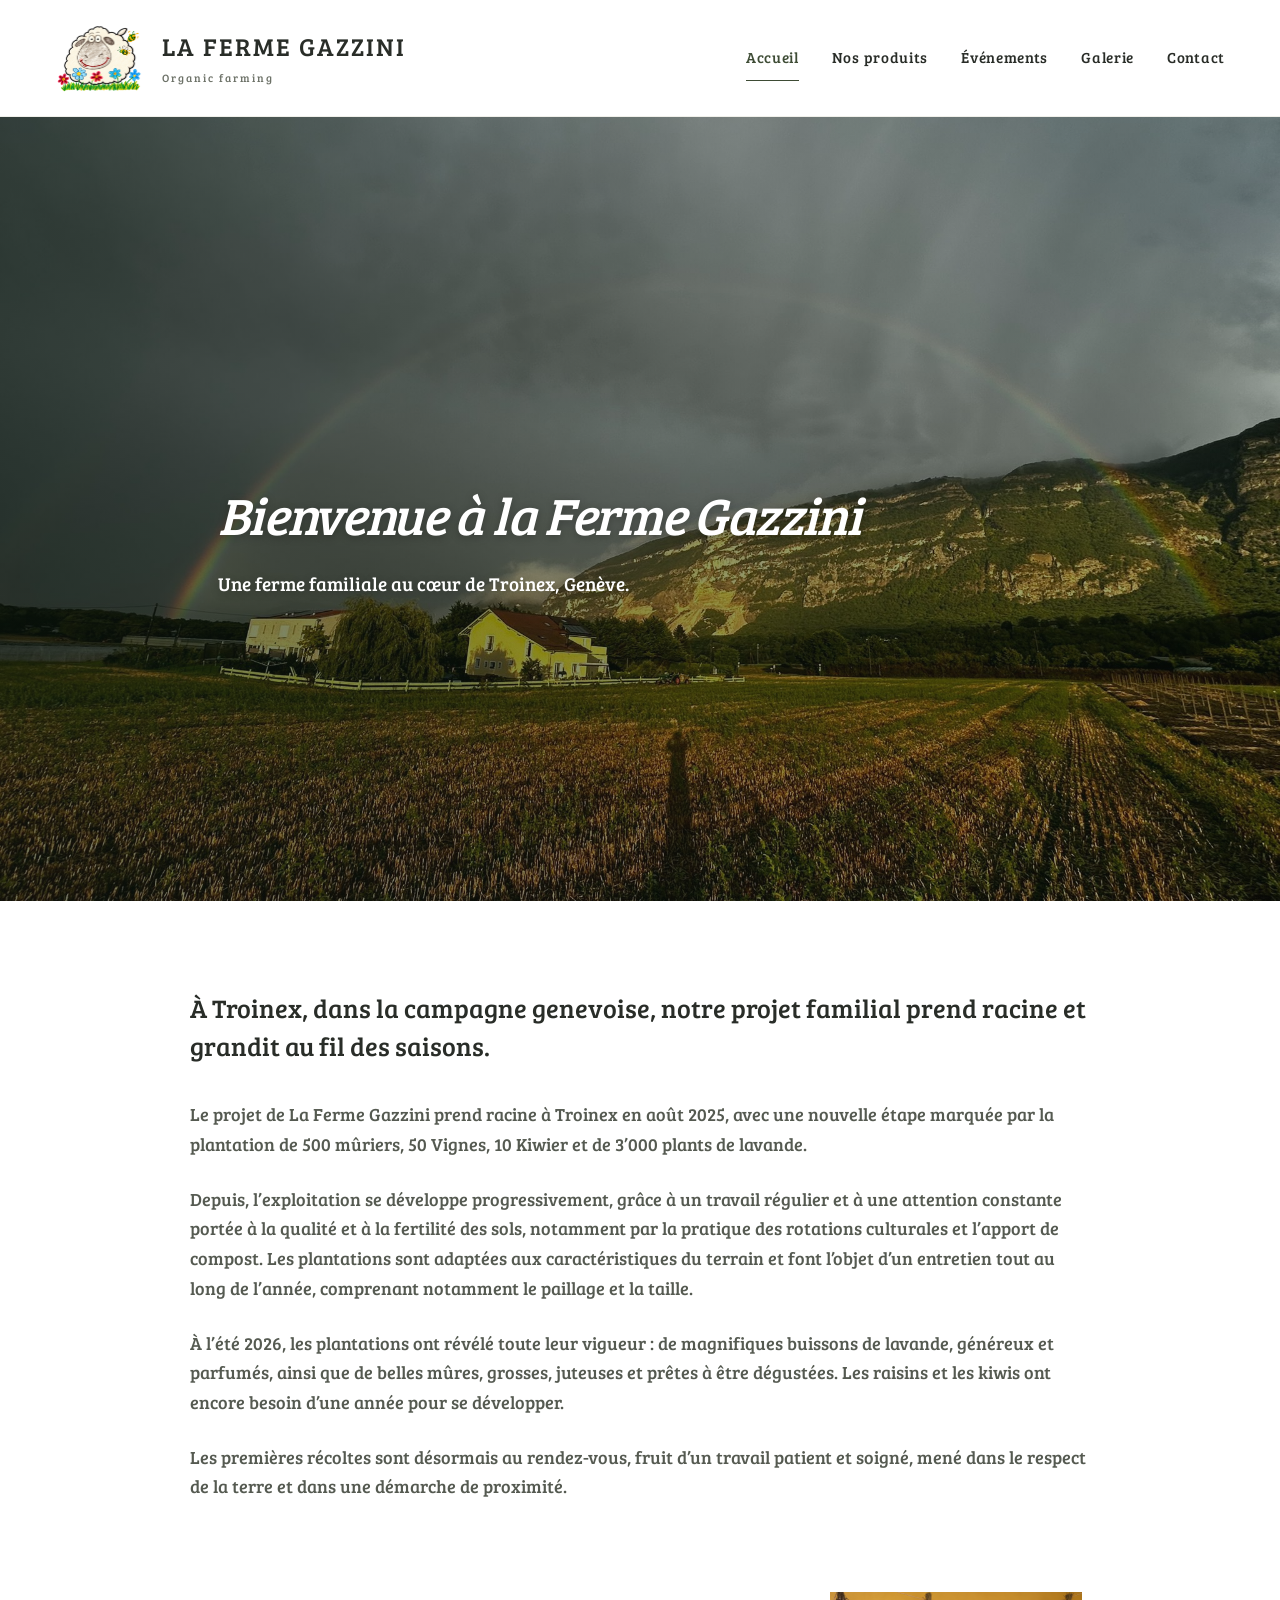
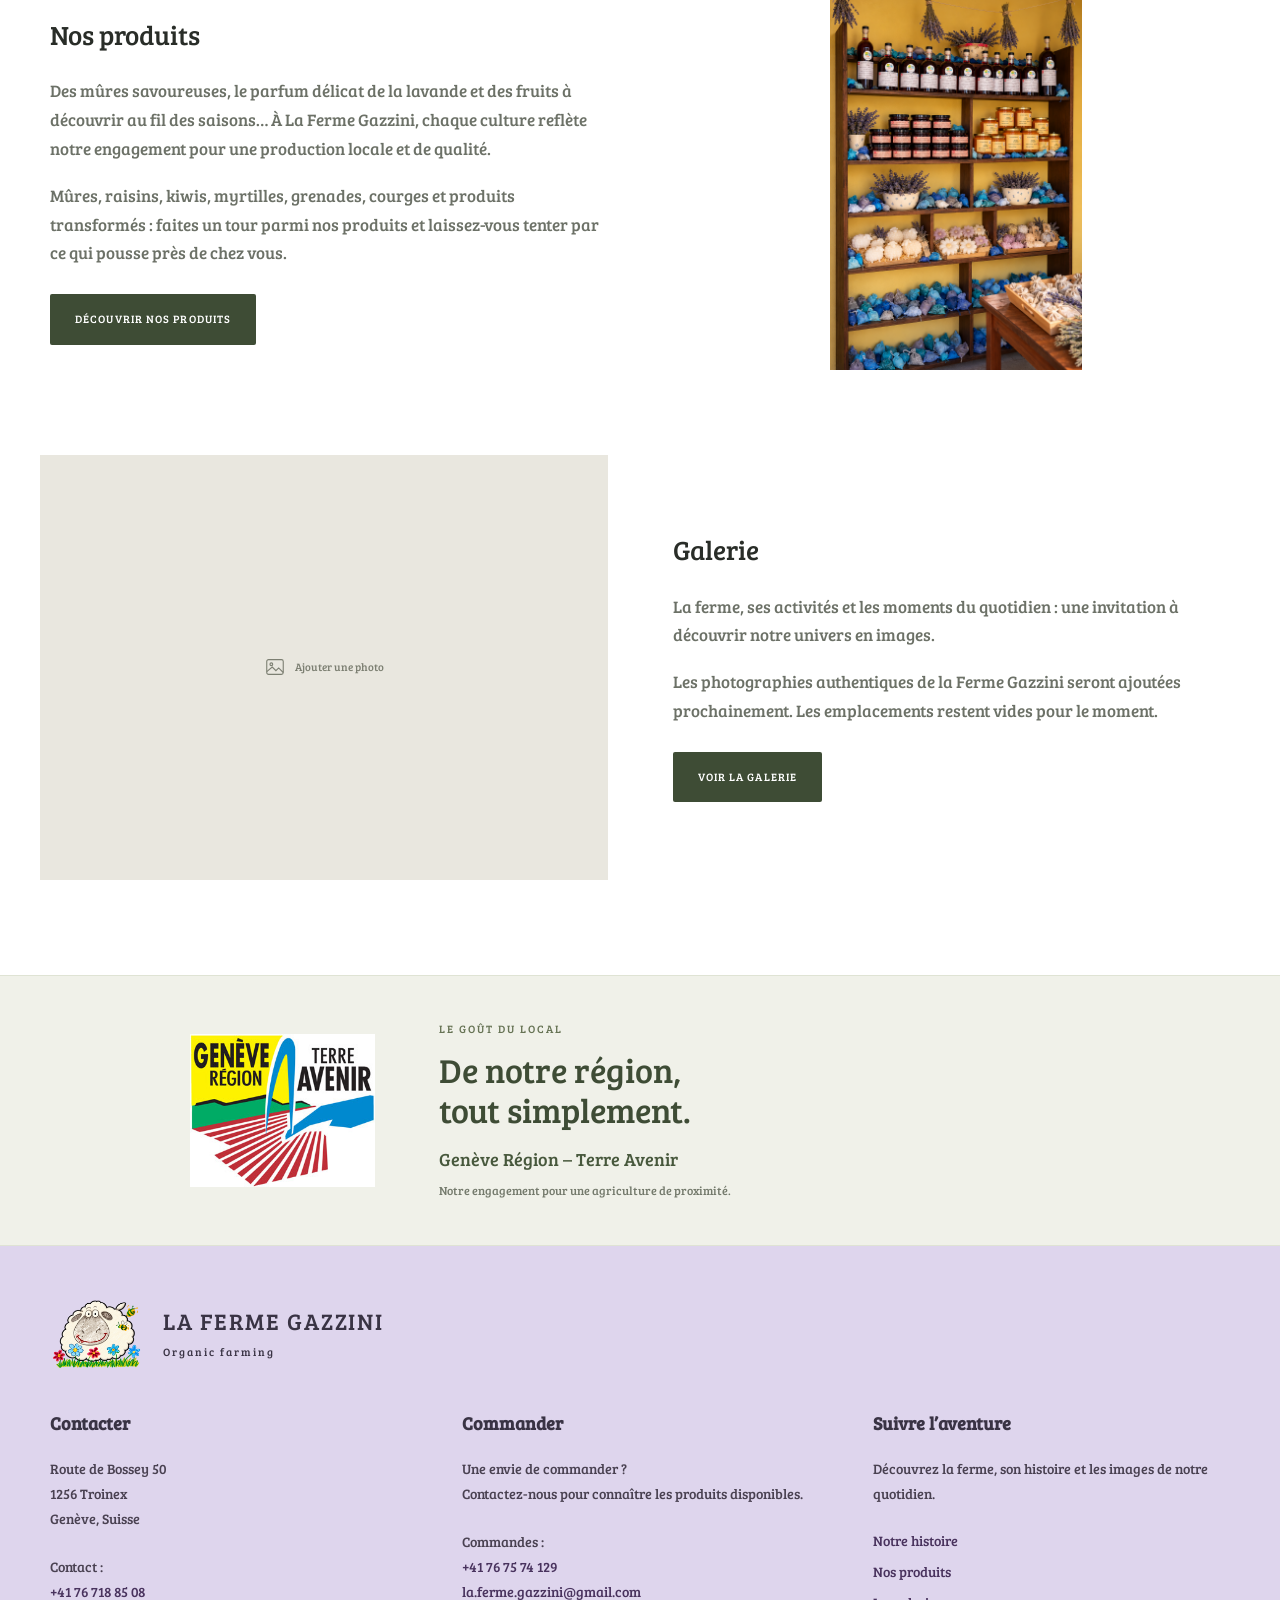
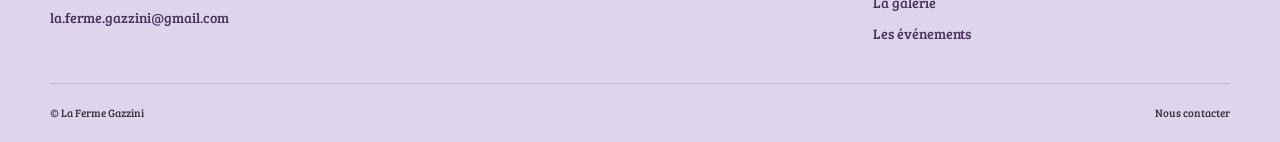
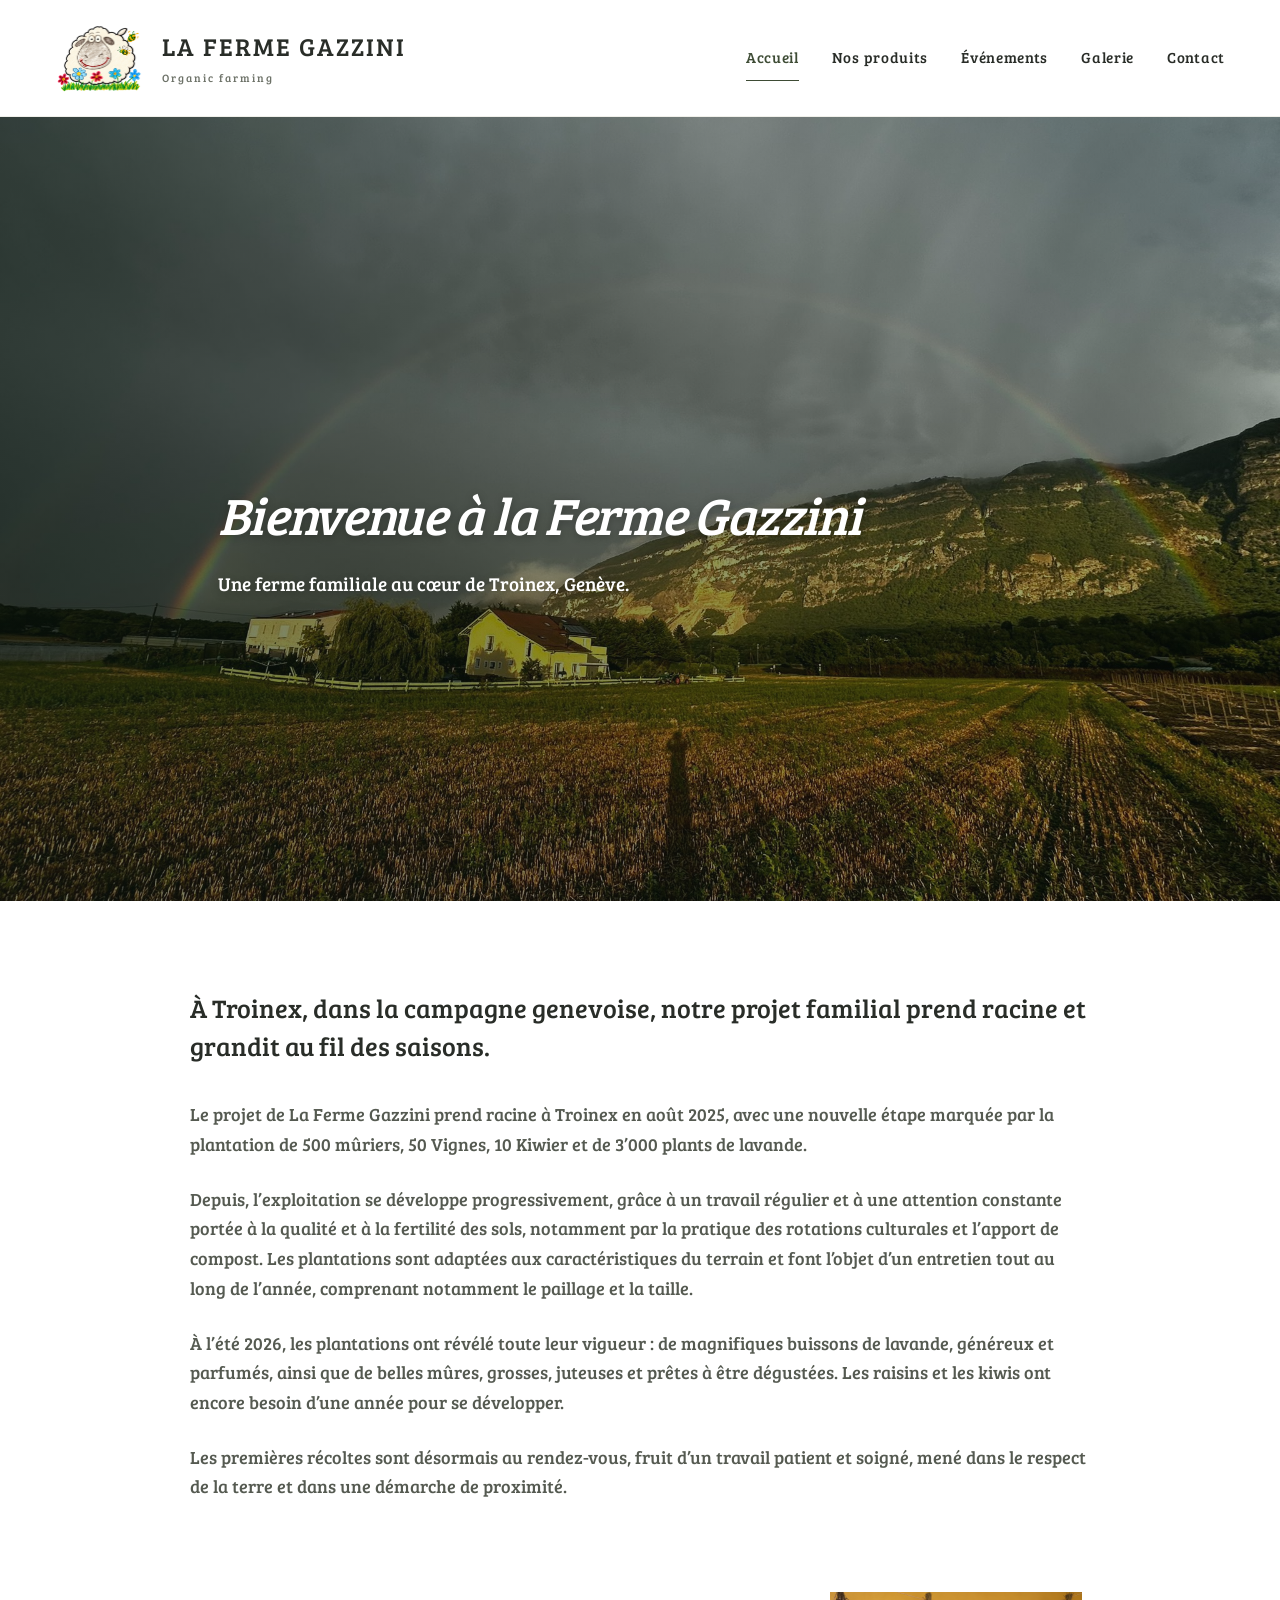
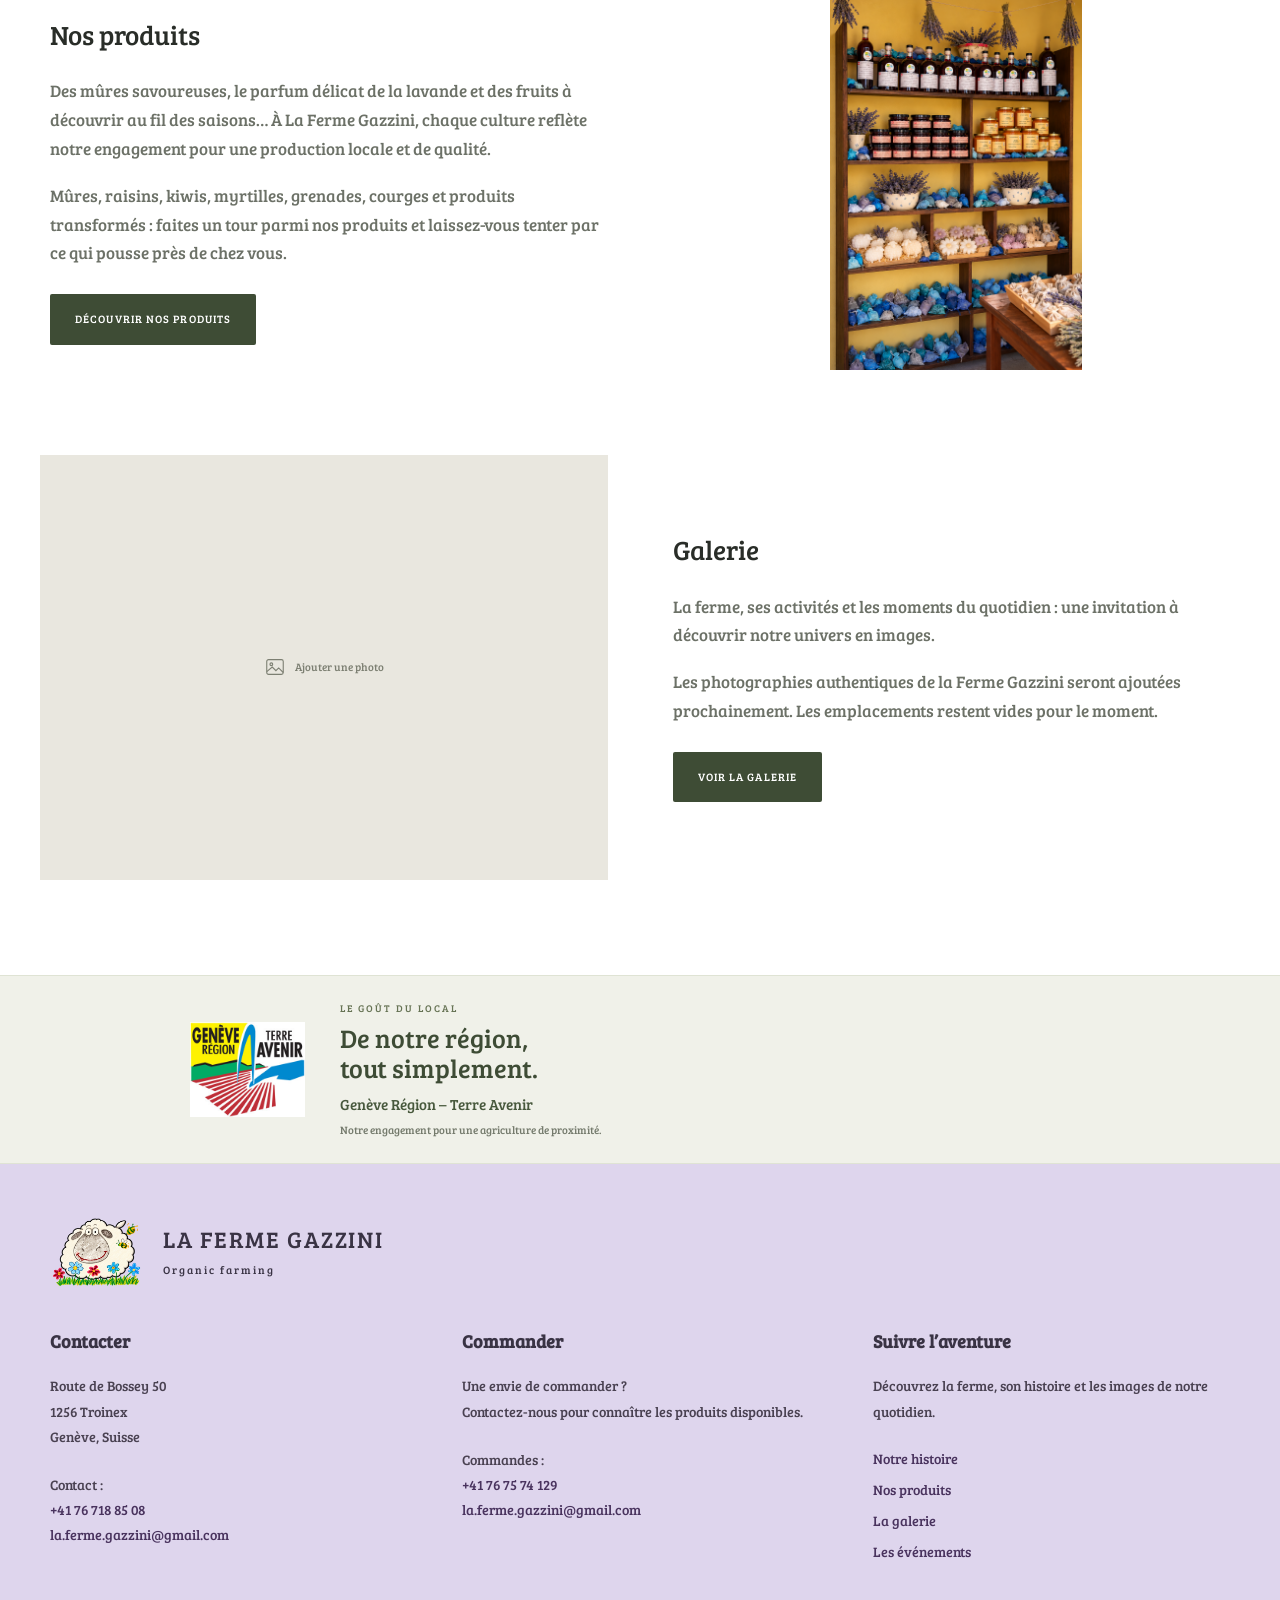
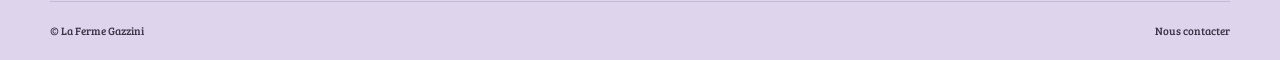
